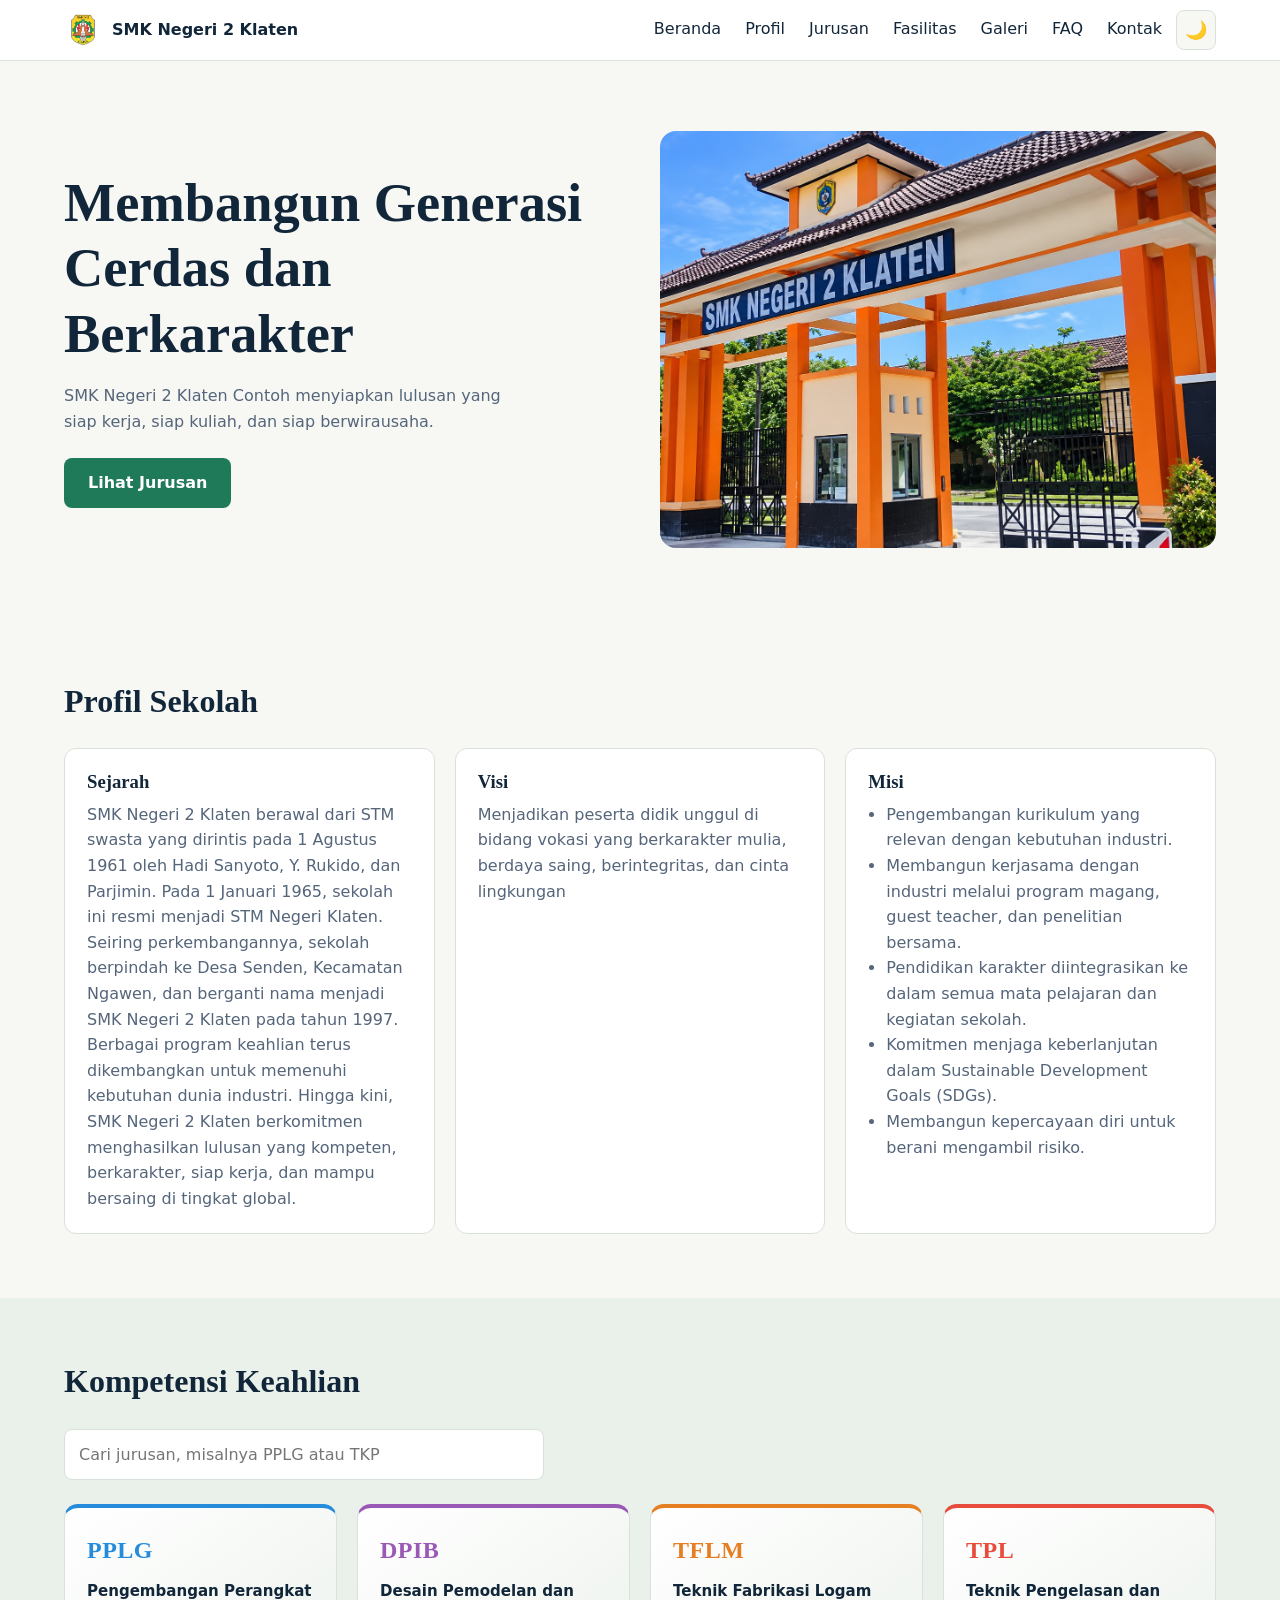
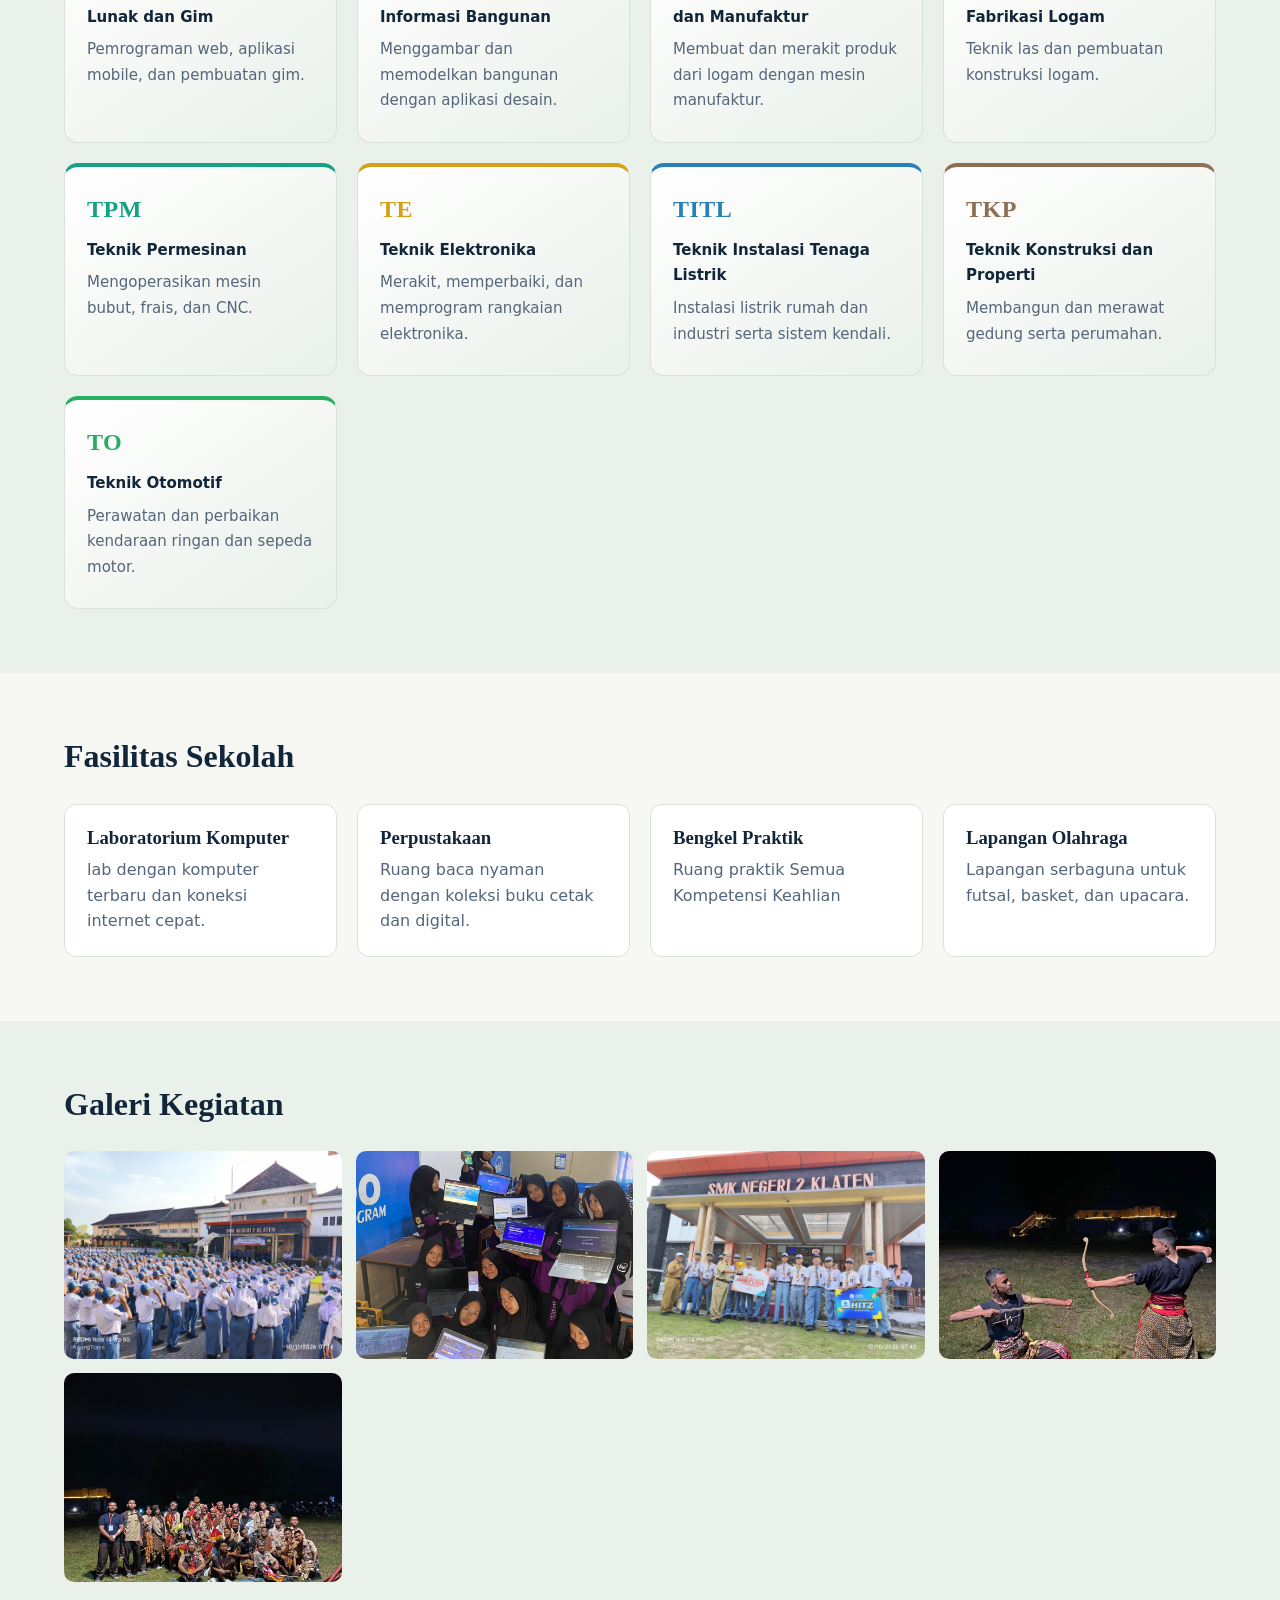
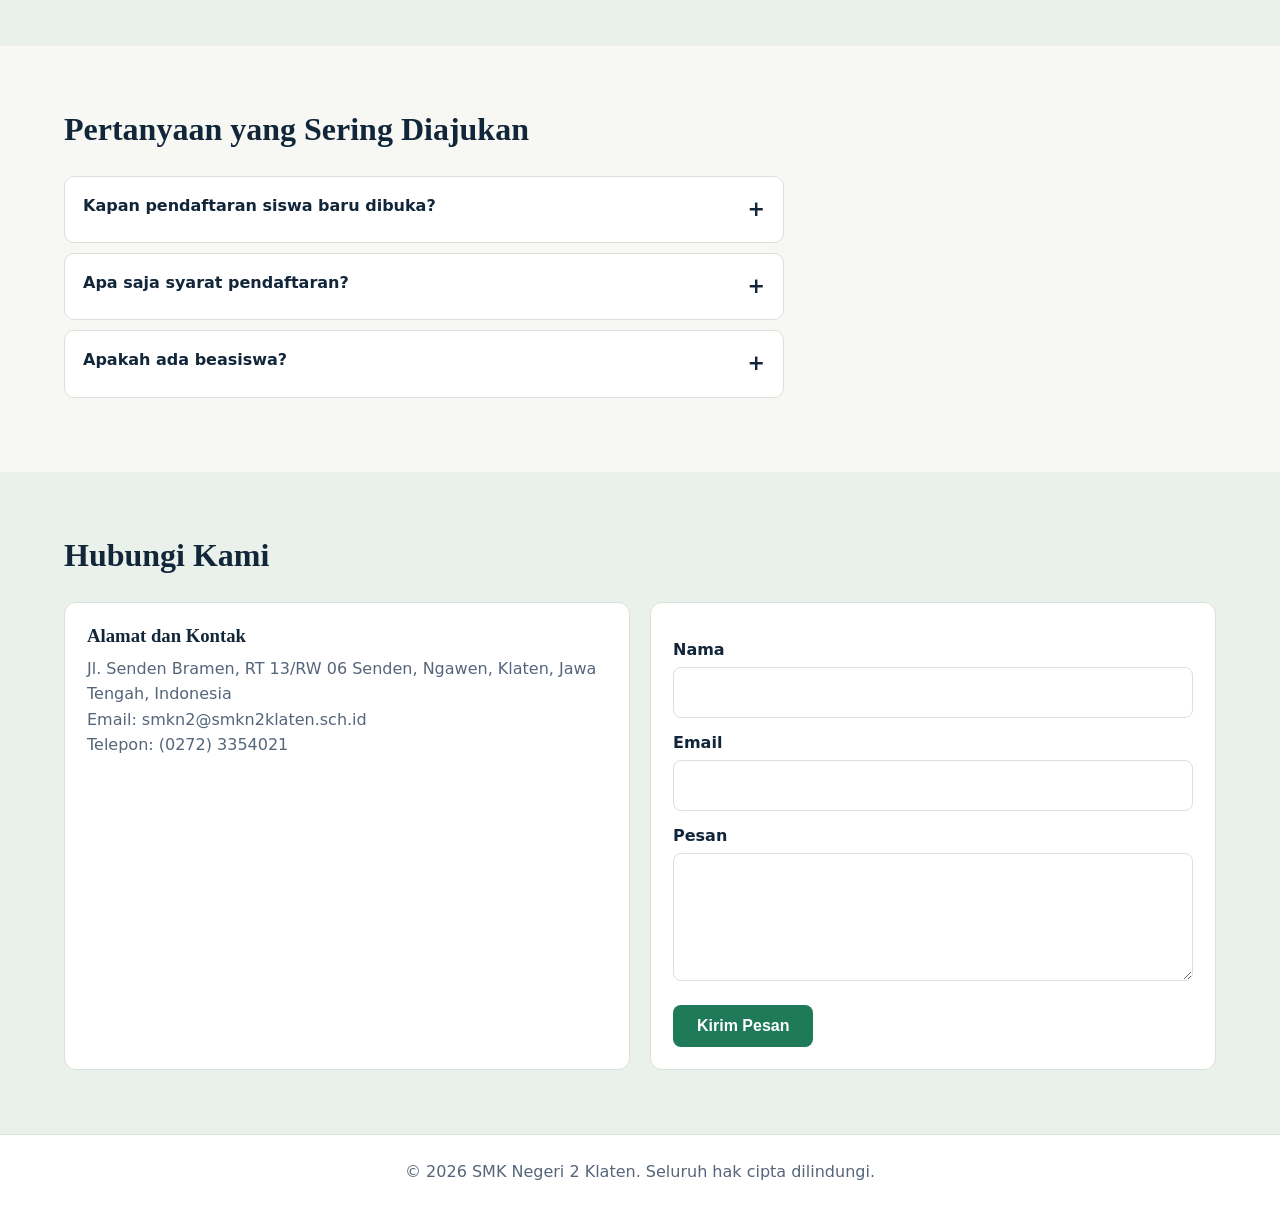
==== index.html @ 7fcd4920 "Perbaiki struktur website" ====
<!DOCTYPE html>
<html lang="id">

<head>
  <meta charset="UTF-8">
  <meta name="viewport" content="width=device-width, initial-scale=1">
  <title>SMK Negeri 2 Klaten - Website Profil Sekolah</title>
  <link rel="stylesheet" href="css/style.css">
</head>

<body>

  <!-- 1. NAVBAR -->
  <header class="navbar">
    <a href="#beranda" class="brand">
      <img src="images/logo.png" alt="Logo sekolah">
      <span>SMK Negeri 2 Klaten</span>
    </a>

    <nav id="menu" class="menu">
      <a href="#beranda">Beranda</a>
      <a href="#profil">Profil</a>
      <a href="#jurusan">Jurusan</a>
      <a href="#fasilitas">Fasilitas</a>
      <a href="#galeri">Galeri</a>
      <a href="#faq">FAQ</a>
      <a href="#kontak">Kontak</a>
    </nav>

    <button id="theme" class="icon-btn" aria-label="Ganti tema">🌙</button>
    <button id="hamburger" class="icon-btn hamburger" aria-label="Buka menu">☰</button>
  </header>

  <main>

    <!-- 2. HERO / BERANDA -->
    <section id="beranda" class="hero">
      <div class="hero-text">
        <h1>Membangun Generasi Cerdas dan Berkarakter</h1>
        <p>
          SMK Negeri 2 Klaten Contoh menyiapkan lulusan yang siap kerja,
          siap kuliah, dan siap berwirausaha.
        </p>
        <a href="#jurusan" class="btn">Lihat Jurusan</a>
      </div>

      <img src="images/sekolah.jpg" alt="Gedung SMK Negeri 1 Contoh">
    </section>

    <!-- 3. PROFIL SEKOLAH -->
    <section id="profil" class="section">
      <h2>Profil Sekolah</h2>

      <div class="grid">
        <article class="card">
          <h3>Sejarah</h3>
          <p>
            SMK Negeri 2 Klaten berawal dari STM swasta yang dirintis pada 1 Agustus 1961 oleh Hadi Sanyoto,
            Y. Rukido, dan Parjimin. Pada 1 Januari 1965, sekolah ini resmi menjadi STM Negeri Klaten.
            Seiring perkembangannya, sekolah berpindah ke Desa Senden, Kecamatan Ngawen,
            dan berganti nama menjadi SMK Negeri 2 Klaten pada tahun 1997.
            Berbagai program keahlian terus dikembangkan untuk memenuhi kebutuhan dunia industri.
            Hingga kini, SMK Negeri 2 Klaten berkomitmen menghasilkan lulusan yang kompeten, berkarakter,
            siap kerja, dan mampu bersaing di tingkat global.
          </p>
        </article>

        <article class="card">
          <h3>Visi</h3>
          <p>
            Menjadikan peserta didik unggul di bidang vokasi yang berkarakter mulia,
            berdaya saing, berintegritas, dan cinta lingkungan
          </p>
        </article>

        <article class="card">
          <h3>Misi</h3>
          <ul>
            <li>Pengembangan kurikulum yang relevan dengan kebutuhan industri.</li>
            <li>Membangun kerjasama dengan industri melalui program magang, guest teacher,
                dan penelitian bersama.</li>
            <li>Pendidikan karakter diintegrasikan ke dalam semua mata pelajaran
                dan kegiatan sekolah.</li>
            <li>Komitmen menjaga keberlanjutan dalam Sustainable Development Goals (SDGs).</li>
            <li>Membangun kepercayaan diri untuk berani mengambil risiko.</li>
          </ul>
        </article>
      </div>
    </section>

    <!-- 4. JURUSAN + FITUR 3: PENCARIAN -->
    <section id="jurusan" class="section alt">
      <h2>Kompetensi Keahlian</h2>

      <input
        type="text"
        id="cari"
        class="search"
        placeholder="Cari jurusan, misalnya PPLG atau TKP"
        onkeyup="cariJurusan()"
      >

      <div class="grid">

        <article class="card jurusan">
          <h3>PPLG</h3>
          <p>
            <strong>Pengembangan Perangkat Lunak dan Gim</strong><br>
            Pemrograman web, aplikasi mobile, dan pembuatan gim.
          </p>
        </article>

        <article class="card jurusan">
          <h3>DPIB</h3>
          <p>
            <strong>Desain Pemodelan dan Informasi Bangunan</strong><br>
            Menggambar dan memodelkan bangunan dengan aplikasi desain.
          </p>
        </article>

        <article class="card jurusan">
          <h3>TFLM</h3>
          <p>
            <strong>Teknik Fabrikasi Logam dan Manufaktur</strong><br>
            Membuat dan merakit produk dari logam dengan mesin manufaktur.
          </p>
        </article>

        <article class="card jurusan">
          <h3>TPL</h3>
          <p>
            <strong>Teknik Pengelasan dan Fabrikasi Logam</strong><br>
            Teknik las dan pembuatan konstruksi logam.
          </p>
        </article>

        <article class="card jurusan">
          <h3>TPM</h3>
          <p>
            <strong>Teknik Permesinan</strong><br>
            Mengoperasikan mesin bubut, frais, dan CNC.
          </p>
        </article>

        <article class="card jurusan">
          <h3>TE</h3>
          <p>
            <strong>Teknik Elektronika</strong><br>
            Merakit, memperbaiki, dan memprogram rangkaian elektronika.
          </p>
        </article>

        <article class="card jurusan">
          <h3>TITL</h3>
          <p>
            <strong>Teknik Instalasi Tenaga Listrik</strong><br>
            Instalasi listrik rumah dan industri serta sistem kendali.
          </p>
        </article>

        <article class="card jurusan">
          <h3>TKP</h3>
          <p>
            <strong>Teknik Konstruksi dan Properti</strong><br>
            Membangun dan merawat gedung serta perumahan.
          </p>
        </article>

        <article class="card jurusan">
          <h3>TO</h3>
          <p>
            <strong>Teknik Otomotif</strong><br>
            Perawatan dan perbaikan kendaraan ringan dan sepeda motor.
          </p>
        </article>

      </div>

      <p id="kosong" class="muted" hidden>
        Jurusan tidak ditemukan.
      </p>
    </section>

    <!-- 5. FASILITAS SEKOLAH -->
    <section id="fasilitas" class="section">
      <h2>Fasilitas Sekolah</h2>

      <div class="grid">
        <article class="card">
          <h3>Laboratorium Komputer</h3>
          <p>lab dengan komputer terbaru dan koneksi internet cepat.</p>
        </article>

        <article class="card">
          <h3>Perpustakaan</h3>
          <p>Ruang baca nyaman dengan koleksi buku cetak dan digital.</p>
        </article>

        <article class="card">
          <h3>Bengkel Praktik</h3>
          <p>Ruang praktik Semua Kompetensi Keahlian</p>
        </article>

        <article class="card">
          <h3>Lapangan Olahraga</h3>
          <p>Lapangan serbaguna untuk futsal, basket, dan upacara.</p>
        </article>
      </div>
    </section>

    <!-- 6. GALERI + FITUR 5: MODAL FOTO -->
    <section id="galeri" class="section alt">
      <h2>Galeri Kegiatan</h2>

      <div class="gallery">
        <img src="images/upacara.jpeg" alt="Upacara bendera">
        <img src="images/praktik.jpeg" alt="Praktik di laboratorium">
        <img src="images/lomba.jpeg" alt="Lomba kompetensi siswa">
        <img src="images/pentas .jpeg" alt="Kegiatan pramuka">
        <img src="images/pramuka.jpeg" alt="Pentas seni">
      </div>
    </section>

    <!-- 7. FAQ + FITUR 7: ACCORDION -->
    <section id="faq" class="section">
      <h2>Pertanyaan yang Sering Diajukan</h2>

      <div class="faq">

        <div class="faq-item">
          <button class="faq-q">
            Kapan pendaftaran siswa baru dibuka?
          </button>
          <div class="faq-a">
            <p>Pendaftaran dibuka setiap bulan Mei hingga Juni.</p>
          </div>
        </div>

        <div class="faq-item">
          <button class="faq-q">
            Apa saja syarat pendaftaran?
          </button>
          <div class="faq-a">
            <p>
              Fotokopi ijazah atau SKL, kartu keluarga,
              akta kelahiran, dan pas foto terbaru.
            </p>
          </div>
        </div>

        <div class="faq-item">
          <button class="faq-q">
            Apakah ada beasiswa?
          </button>
          <div class="faq-a">
            <p>
              Ada. Beasiswa tersedia untuk siswa berprestasi
              dan siswa kurang mampu.
            </p>
          </div>
        </div>

      </div>
    </section>

    <!-- 8. KONTAK + FITUR 4: VALIDASI FORM -->
    <section id="kontak" class="section alt">
      <h2>Hubungi Kami</h2>

      <div class="grid two">

        <div class="card">
          <h3>Alamat dan Kontak</h3>
          <p>Jl. Senden Bramen, RT 13/RW 06 Senden, Ngawen, Klaten, Jawa Tengah, Indonesia</p>
          <p>Email: smkn2@smkn2klaten.sch.id</p>
          <p>Telepon: (0272) 3354021</p>
        </div>

        <form
          class="card"
          id="formKontak"
          onsubmit="return validasiForm(event)"
          novalidate
        >
          <label for="nama">Nama</label>
          <input type="text" id="nama">

          <label for="email">Email</label>
          <input type="email" id="email">

          <label for="pesan">Pesan</label>
          <textarea id="pesan" rows="4"></textarea>

          <button type="submit" class="btn">Kirim Pesan</button>
        </form>

      </div>
    </section>

  </main>

  <!-- 9. FOOTER -->
  <footer class="footer">
    <p>
      &copy; 2026 SMK Negeri 2 Klaten.
      Seluruh hak cipta dilindungi.
    </p>
  </footer>

  <!-- MODAL GALERI -->
  <div id="modal" class="modal" hidden>
    <span id="tutup" class="tutup" aria-label="Tutup">&times;</span>
    <img id="modalImg" alt="">
  </div>

  <!-- FITUR 6: KEMBALI KE ATAS -->
  <button id="top" class="top" aria-label="Kembali ke atas" hidden>
    ↑
  </button>

  <!-- FILE JAVASCRIPT -->
  <script src="js/script.js"></script>

</body>
</html>
---- css/style.css ----
/* ===== 1. VARIABEL WARNA ===== */
:root {
  --bg: #f7f8f4;
  --bg2: #eaf0ea;
  --text: #12263a;
  --muted: #55657a;
  --primary: #1f7a5a;
  --accent: #f2b705;
  --card: #fff;
  --border: #d9e2da;
}

/* ===== 2. DARK MODE ===== */
body.dark-mode {
  --bg: #0e1a22;
  --bg2: #13232d;
  --text: #e6edf1;
  --muted: #9fb0bb;
  --primary: #3fbf91;
  --card: #182b36;
  --border: #27414f;
}

/* ===== 3. PENGATURAN DASAR ===== */
* {
  box-sizing: border-box;
  margin: 0;
}

html {
  scroll-behavior: smooth;
  scroll-padding-top: 70px;
}

body {
  font-family: system-ui, -apple-system, "Segoe UI", sans-serif;
  background: var(--bg);
  color: var(--text);
  line-height: 1.6;
  transition: background .3s, color .3s;
}

h1, h2, h3 {
  font-family: Georgia, "Times New Roman", serif;
  line-height: 1.2;
}

img {
  max-width: 100%;
  display: block;
}

a {
  color: inherit;
  text-decoration: none;
}

/* ===== 4. NAVBAR ===== */
.navbar {
  position: sticky;
  top: 0;
  z-index: 20;
  display: flex;
  align-items: center;
  gap: 12px;
  padding: 10px 5%;
  background: var(--card);
  border-bottom: 1px solid var(--border);
}

.brand {
  display: flex;
  align-items: center;
  gap: 10px;
  font-weight: 700;
  margin-right: auto;
}

.brand img {
  width: 38px;
  height: 38px;
  border-radius: 8px;
}

.menu {
  display: flex;
  gap: 20px;
}

.menu a {
  padding: 4px 2px;
  border-bottom: 2px solid transparent;
}

.menu a:hover {
  border-color: var(--accent);
}

.icon-btn {
  border: 1px solid var(--border);
  background: var(--bg);
  color: var(--text);
  border-radius: 8px;
  width: 40px;
  height: 40px;
  font-size: 18px;
  cursor: pointer;
}

.hamburger {
  display: none;
}

/* ===== 5. HERO ===== */
.hero {
  display: grid;
  grid-template-columns: 1fr 1fr;
  gap: 40px;
  align-items: center;
  padding: 70px 5%;
}

.hero h1 {
  font-size: clamp(2rem, 4.5vw, 3.4rem);
  margin-bottom: 16px;
}

.hero p {
  color: var(--muted);
  margin-bottom: 24px;
  max-width: 46ch;
}

.hero img {
  border-radius: 16px;
  width: 100%;
  aspect-ratio: 4 / 3;
  object-fit: cover;
}

/* ===== 6. TOMBOL ===== */
.btn {
  display: inline-block;
  background: var(--primary);
  color: #fff;
  border: 0;
  padding: 12px 24px;
  border-radius: 8px;
  font-size: 1rem;
  font-weight: 600;
  cursor: pointer;
}

body.dark-mode .btn {
  color: #06131b;
}

/* ===== 7. SECTION ===== */
.section {
  padding: 64px 5%;
}

.alt {
  background: var(--bg2);
}

.section h2 {
  font-size: 2rem;
  margin-bottom: 28px;
}

/* ===== 8. GRID DAN CARD ===== */
.grid {
  display: grid;
  grid-template-columns: repeat(auto-fit, minmax(240px, 1fr));
  gap: 20px;
}

.grid.two {
  grid-template-columns: repeat(auto-fit, minmax(300px, 1fr));
}

.card {
  background: var(--card);
  border: 1px solid var(--border);
  border-radius: 12px;
  padding: 22px;
}

.card h3 {
  margin-bottom: 8px;
}

.card p,
.card li {
  color: var(--muted);
}

.card ul {
  padding-left: 18px;
}


/* ===== 9. CARD JURUSAN ===== */
.card.jurusan {
  position: relative;
  padding: 28px 22px;
  overflow: hidden;
  border-radius: 14px;
  border: 1px solid var(--border);
  border-top: 4px solid var(--jurusan-accent, var(--primary));
  background: linear-gradient(
    145deg,
    var(--card),
    var(--bg2)
  );
  min-height: 190px;
  transition: transform .3s, box-shadow .3s, border-color .3s;
}

/* Warna aksen setiap jurusan */
.card.jurusan:nth-child(1) {
  --jurusan-accent: #258bdb;
}

.card.jurusan:nth-child(2) {
  --jurusan-accent: #9b59b6;
}

.card.jurusan:nth-child(3) {
  --jurusan-accent: #e67e22;
}

.card.jurusan:nth-child(4) {
  --jurusan-accent: #e74c3c;
}

.card.jurusan:nth-child(5) {
  --jurusan-accent: #16a085;
}

.card.jurusan:nth-child(6) {
  --jurusan-accent: #d4a017;
}

.card.jurusan:nth-child(7) {
  --jurusan-accent: #2980b9;
}

.card.jurusan:nth-child(8) {
  --jurusan-accent: #8e6e53;
}

.card.jurusan:nth-child(9) {
  --jurusan-accent: #27ae60;
}
/* Judul jurusan */
.jurusan h3 {
  display: inline-block;
  color: var(--jurusan-accent);
  font-size: 1.5rem;
  margin-bottom: 14px;
  letter-spacing: .5px;
}

/* Deskripsi jurusan */
.jurusan p {
  color: var(--muted);
  line-height: 1.7;
  font-size: .94rem;
}

.jurusan strong {
  display: inline-block;
  color: var(--text);
  margin-bottom: 7px;
}

/* Efek saat mouse diarahkan */
.card.jurusan:hover {
  transform: translateY(-7px);
  box-shadow: 0 12px 25px rgba(0, 0, 0, .10);
  border-color: var(--jurusan-accent);
}

/* ===== 10. FORM DAN INPUT ===== */
.search,
input,
textarea {
  width: 100%;
  padding: 12px 14px;
  border: 1px solid var(--border);
  border-radius: 8px;
  background: var(--card);
  color: var(--text);
  font: inherit;
}

.search {
  margin-bottom: 24px;
  max-width: 480px;
}

label {
  display: block;
  margin: 12px 0 4px;
  font-weight: 600;
}

form .btn {
  margin-top: 16px;
}

.muted {
  color: var(--muted);
  margin-top: 16px;
}

/* ===== 11. GALERI ===== */
.gallery {
  display: grid;
  grid-template-columns: repeat(auto-fill, minmax(220px, 1fr));
  gap: 14px;
}

.gallery img {
  width: 100%;
  aspect-ratio: 4 / 3;
  object-fit: cover;
  border-radius: 10px;
  cursor: pointer;
  transition: transform .2s;
}

.gallery img:hover {
  transform: scale(1.03);
}

/* ===== 12. FAQ ACCORDION ===== */
.faq {
  max-width: 720px;
}

.faq-item {
  border: 1px solid var(--border);
  border-radius: 10px;
  margin-bottom: 10px;
  background: var(--card);
  overflow: hidden;
}

.faq-q {
  width: 100%;
  text-align: left;
  padding: 16px 18px;
  background: none;
  border: 0;
  color: var(--text);
  font: inherit;
  font-weight: 600;
  cursor: pointer;
  display: flex;
  justify-content: space-between;
}

.faq-q::after {
  content: "+";
  font-size: 1.3rem;
}

.faq-item.open .faq-q::after {
  content: "\2212";
}

.faq-a {
  max-height: 0;
  overflow: hidden;
  transition: max-height .3s;
}

.faq-a p {
  padding: 0 18px 16px;
  color: var(--muted);
}

/* ===== 13. FOOTER ===== */
.footer {
  text-align: center;
  padding: 24px;
  background: var(--card);
  border-top: 1px solid var(--border);
  color: var(--muted);
}

/* ===== 14. MODAL GALERI ===== */
.modal {
  position: fixed;
  inset: 0;
  z-index: 50;
  background: rgba(0, 0, 0, .85);
  display: flex;
  align-items: center;
  justify-content: center;
  padding: 20px;
}

.modal[hidden] {
  display: none;
}

.modal img {
  max-height: 90vh;
  border-radius: 10px;
}

.tutup {
  position: absolute;
  top: 14px;
  right: 24px;
  color: #fff;
  font-size: 2.4rem;
  cursor: pointer;
}

/* ===== 15. TOMBOL KEMBALI KE ATAS ===== */
.top {
  position: fixed;
  right: 20px;
  bottom: 20px;
  z-index: 15;
  width: 46px;
  height: 46px;
  border: 0;
  border-radius: 50%;
  background: var(--accent);
  color: #12263a;
  font-size: 1.3rem;
  font-weight: 700;
  cursor: pointer;
}

.top[hidden] {
  display: none;
}

/* ===== 16. RESPONSIVE ===== */
@media (max-width: 768px) {
  .hamburger {
    display: block;
  }

  .hero {
    grid-template-columns: 1fr;
    padding: 40px 5%;
  }

  .menu {
    position: absolute;
    top: 100%;
    left: 0;
    right: 0;
    flex-direction: column;
    gap: 0;
    background: var(--card);
    border-bottom: 1px solid var(--border);
    max-height: 0;
    overflow: hidden;
    transition: max-height .3s;
  }

  .menu.active {
    max-height: 400px;
  }

  .menu a {
    padding: 14px 5%;
  }
}
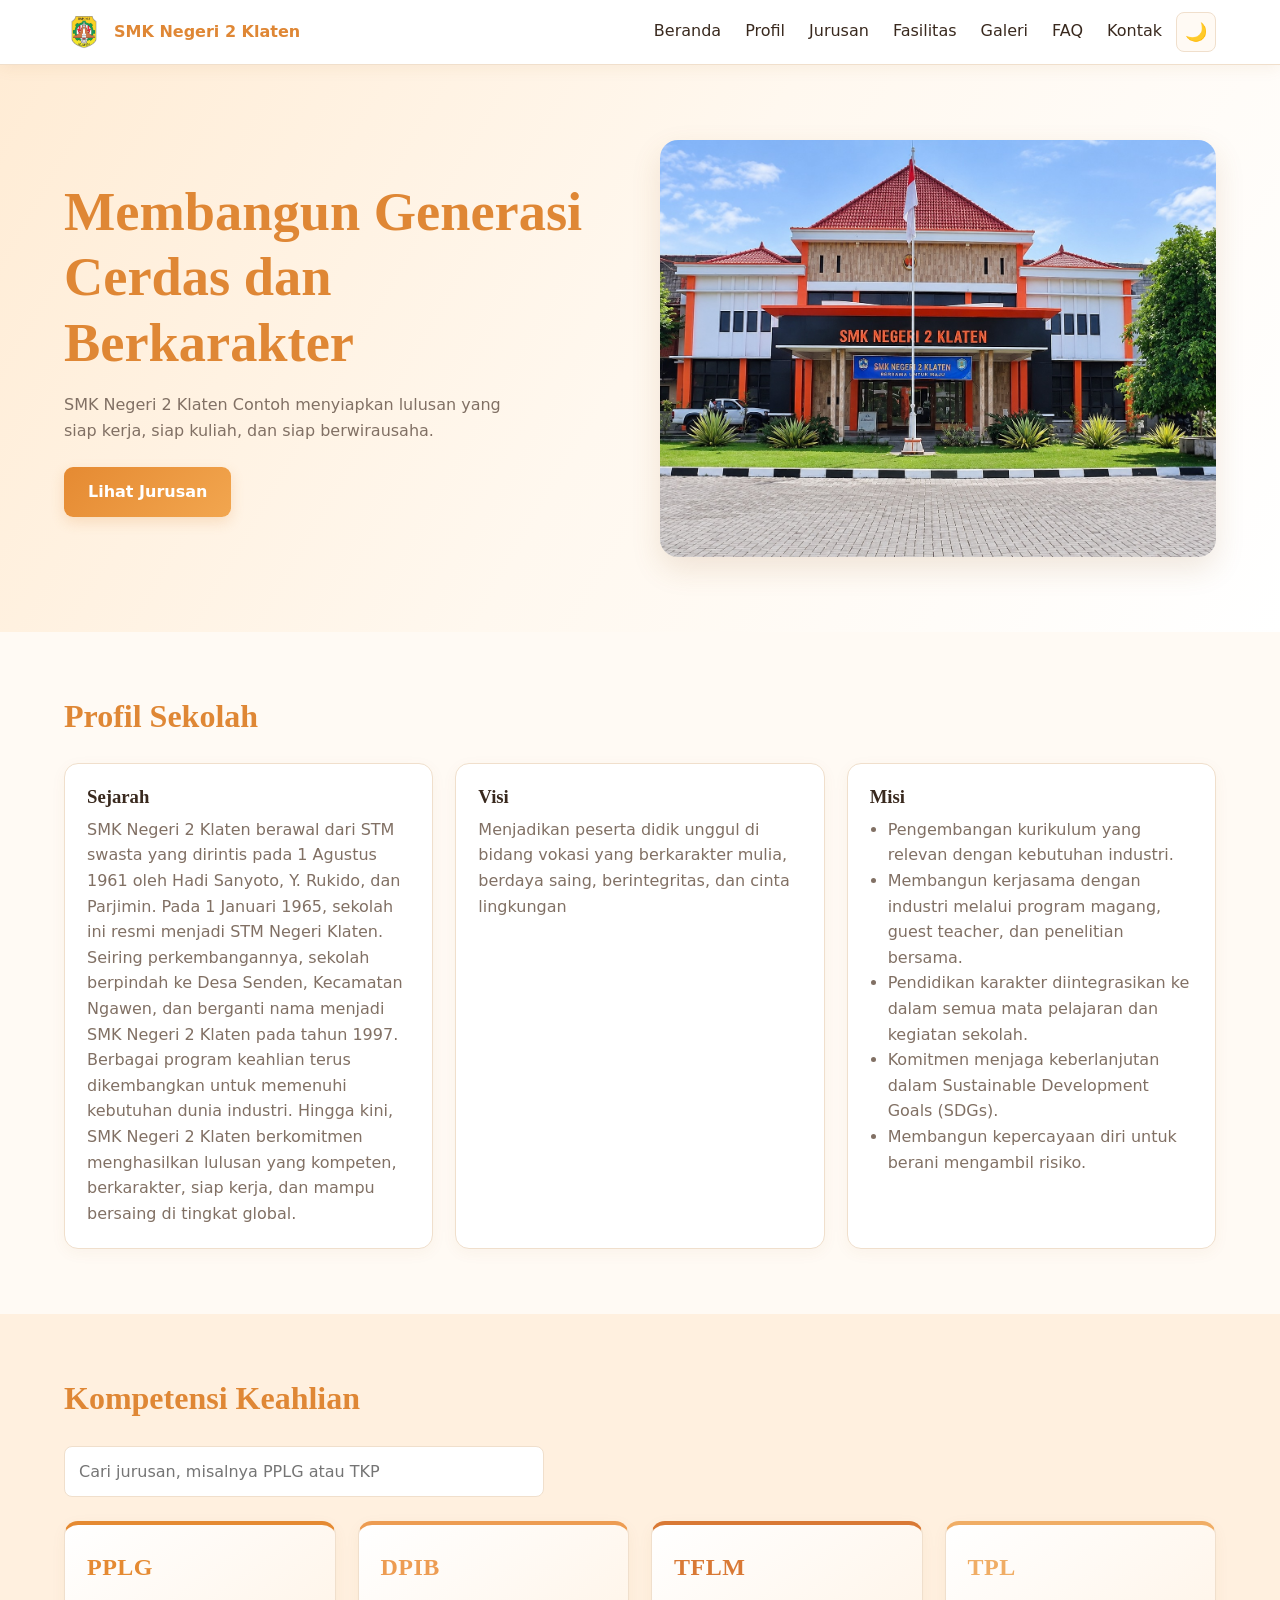
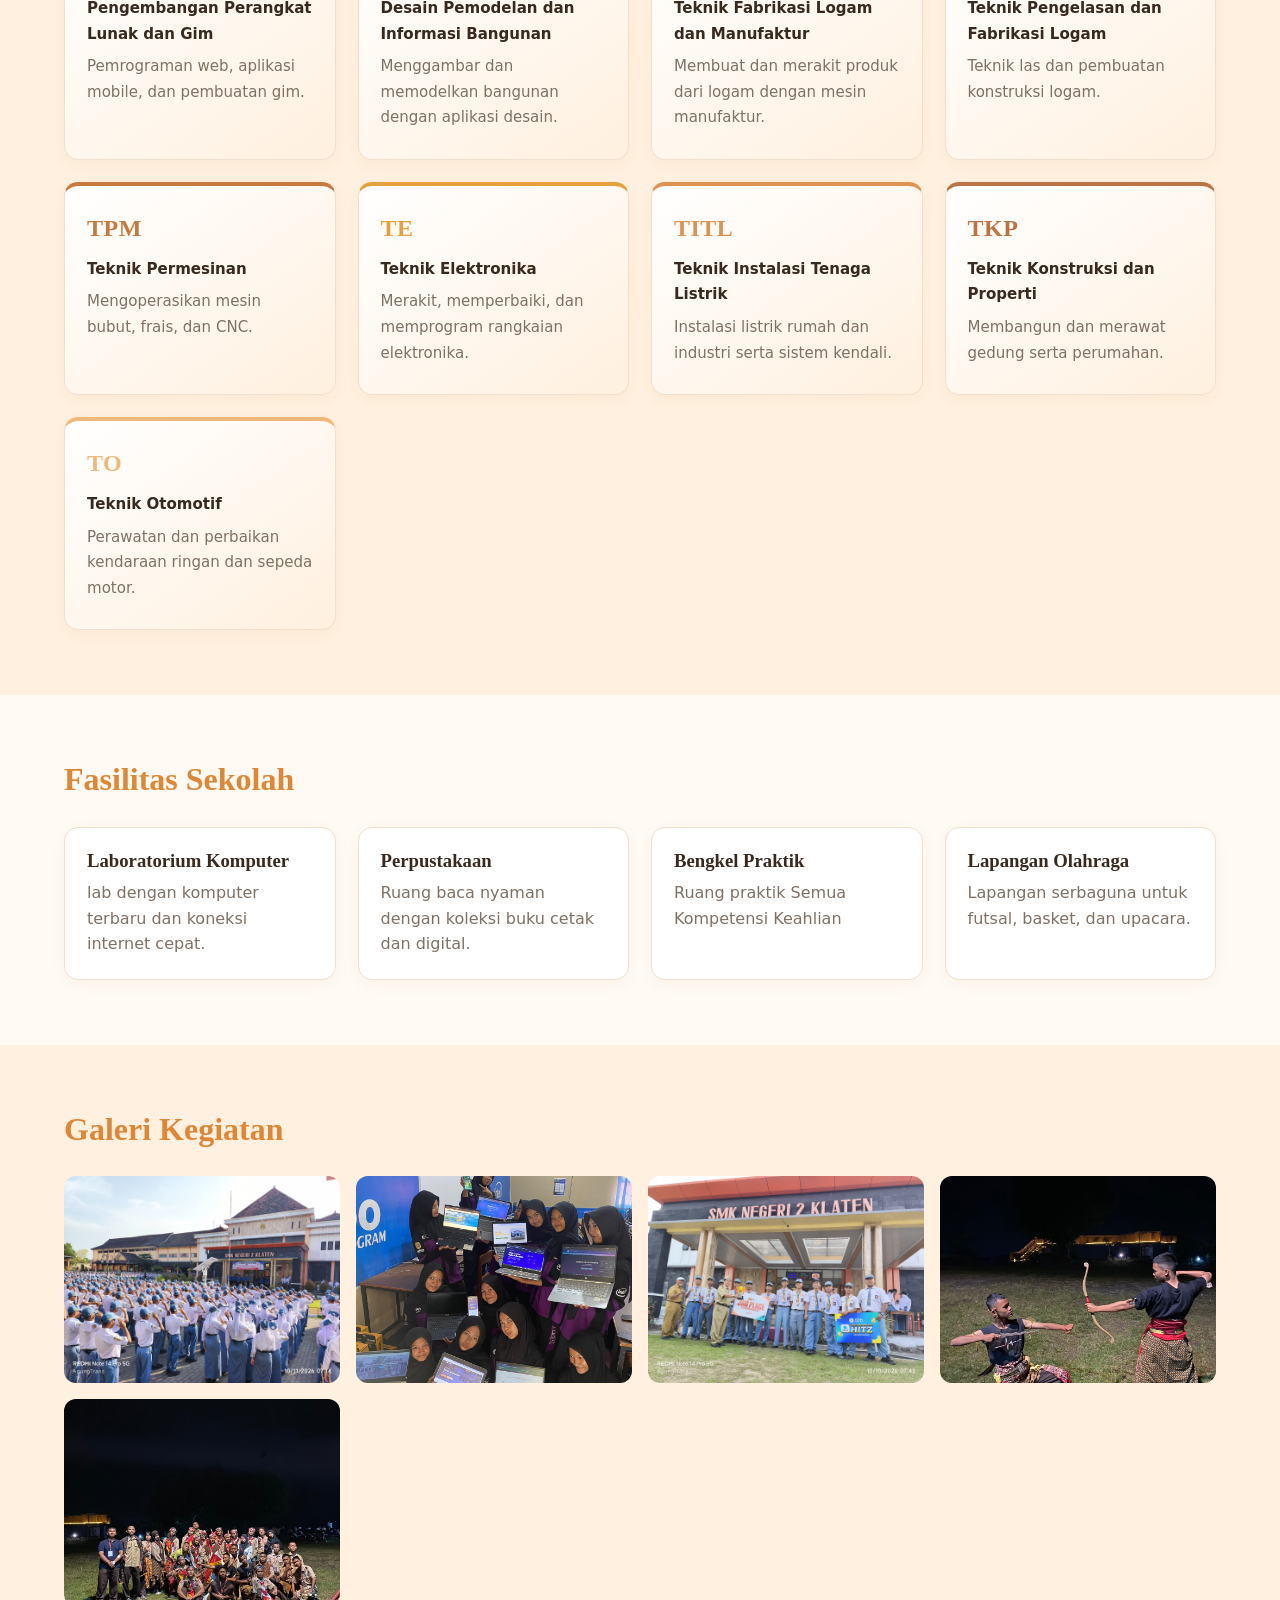
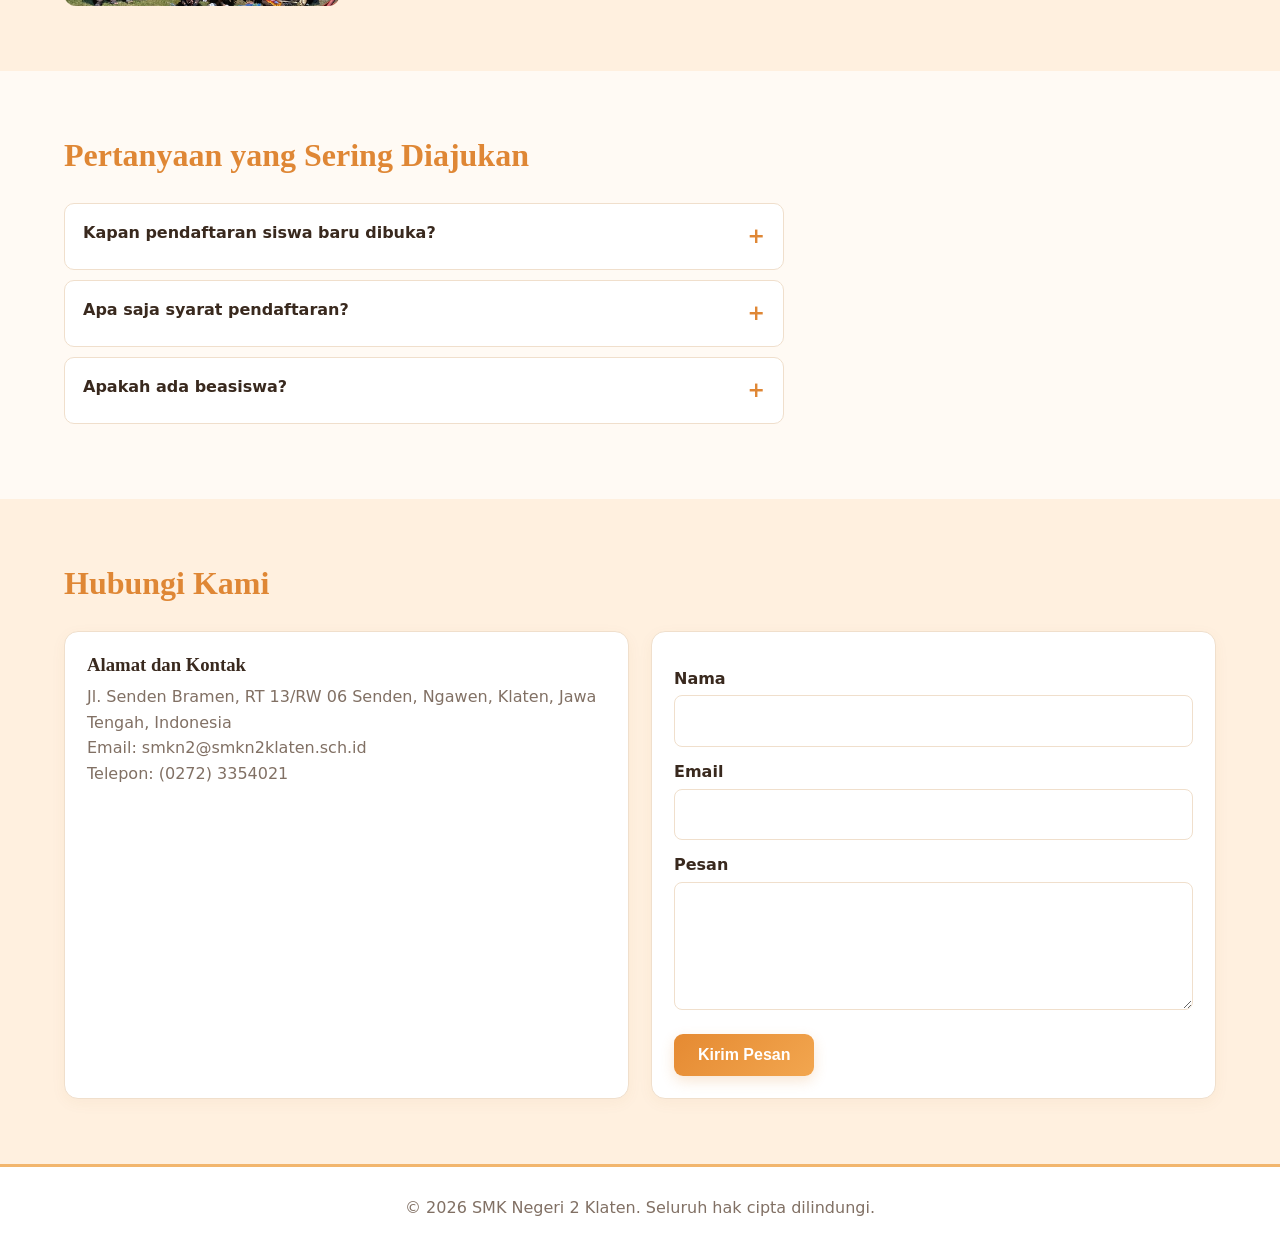
==== commit b039233a: "Update website" ====
--- a/index.html
+++ b/index.html
@@ -44,7 +44,7 @@
         <a href="#jurusan" class="btn">Lihat Jurusan</a>
       </div>
 
-      <img src="images/sekolah.jpg" alt="Gedung SMK Negeri 1 Contoh">
+      <img src="images/sekolah.jpeg" alt="Gedung SMK Negeri 1 Contoh">
     </section>
 
     <!-- 3. PROFIL SEKOLAH -->
--- a/css/style.css
+++ b/css/style.css
@@ -1,25 +1,26 @@
 
 /* ===== 1. VARIABEL WARNA ===== */
 :root {
-  --bg: #f7f8f4;
-  --bg2: #eaf0ea;
-  --text: #12263a;
-  --muted: #55657a;
-  --primary: #1f7a5a;
-  --accent: #f2b705;
-  --card: #fff;
-  --border: #d9e2da;
+  --bg: #fffaf4;
+  --bg2: #fff0df;
+  --text: #39291e;
+  --muted: #817064;
+  --primary: #df8735;
+  --accent: #f2b66d;
+  --card: #ffffff;
+  --border: #f0dfcc;
 }
 
 /* ===== 2. DARK MODE ===== */
 body.dark-mode {
-  --bg: #0e1a22;
-  --bg2: #13232d;
-  --text: #e6edf1;
-  --muted: #9fb0bb;
-  --primary: #3fbf91;
-  --card: #182b36;
-  --border: #27414f;
+  --bg: #211a15;
+  --bg2: #30231a;
+  --text: #fff0e2;
+  --muted: #c2ad9b;
+  --primary: #f0a354;
+  --accent: #ffc477;
+  --card: #2b211a;
+  --border: #493629;
 }
 
 /* ===== 3. PENGATURAN DASAR ===== */
@@ -64,9 +65,10 @@
   display: flex;
   align-items: center;
   gap: 12px;
-  padding: 10px 5%;
+  padding: 12px 5%;
   background: var(--card);
   border-bottom: 1px solid var(--border);
+  box-shadow: 0 3px 15px rgba(170, 100, 35, .08);
 }
 
 .brand {
@@ -75,11 +77,12 @@
   gap: 10px;
   font-weight: 700;
   margin-right: auto;
+  color: var(--primary);
 }
 
 .brand img {
-  width: 38px;
-  height: 38px;
+  width: 40px;
+  height: 40px;
   border-radius: 8px;
 }
 
@@ -91,10 +94,13 @@
 .menu a {
   padding: 4px 2px;
   border-bottom: 2px solid transparent;
+  transition: .3s;
+  font-weight: 500;
 }
 
 .menu a:hover {
   border-color: var(--accent);
+  color: var(--primary);
 }
 
 .icon-btn {
@@ -118,12 +124,28 @@
   grid-template-columns: 1fr 1fr;
   gap: 40px;
   align-items: center;
-  padding: 70px 5%;
+  padding: 75px 5%;
+  background: linear-gradient(
+    120deg,
+    #ffecd5,
+    #fff8ef,
+    #ffffff
+  );
+}
+
+body.dark-mode .hero {
+  background: linear-gradient(
+    120deg,
+    #39271b,
+    #211a15,
+    #30231a
+  );
 }
 
 .hero h1 {
   font-size: clamp(2rem, 4.5vw, 3.4rem);
   margin-bottom: 16px;
+  color: var(--primary);
 }
 
 .hero p {
@@ -133,32 +155,40 @@
 }
 
 .hero img {
-  border-radius: 16px;
+  border-radius: 18px;
   width: 100%;
   aspect-ratio: 4 / 3;
   object-fit: cover;
+  box-shadow: 0 12px 30px rgba(150, 90, 35, .14);
 }
 
 /* ===== 6. TOMBOL ===== */
 .btn {
   display: inline-block;
-  background: var(--primary);
-  color: #fff;
+  background: linear-gradient(135deg, #e58a32, #f2a64f);
+  color: #ffffff;
   border: 0;
   padding: 12px 24px;
-  border-radius: 8px;
+  border-radius: 9px;
   font-size: 1rem;
   font-weight: 600;
   cursor: pointer;
+  box-shadow: 0 5px 14px rgba(220, 130, 40, .20);
+  transition: .3s;
+}
+
+.btn:hover {
+  transform: translateY(-3px);
+  box-shadow: 0 8px 20px rgba(220, 130, 40, .28);
 }
 
 body.dark-mode .btn {
-  color: #06131b;
+  color: #28180c;
 }
 
 /* ===== 7. SECTION ===== */
 .section {
-  padding: 64px 5%;
+  padding: 65px 5%;
 }
 
 .alt {
@@ -168,13 +198,14 @@
 .section h2 {
   font-size: 2rem;
   margin-bottom: 28px;
+  color: var(--primary);
 }
 
 /* ===== 8. GRID DAN CARD ===== */
 .grid {
   display: grid;
   grid-template-columns: repeat(auto-fit, minmax(240px, 1fr));
-  gap: 20px;
+  gap: 22px;
 }
 
 .grid.two {
@@ -184,8 +215,15 @@
 .card {
   background: var(--card);
   border: 1px solid var(--border);
-  border-radius: 12px;
+  border-radius: 14px;
   padding: 22px;
+  box-shadow: 0 4px 15px rgba(150, 90, 35, .05);
+  transition: .3s;
+}
+
+.card:hover {
+  transform: translateY(-4px);
+  box-shadow: 0 10px 25px rgba(150, 90, 35, .12);
 }
 
 .card h3 {
@@ -200,7 +238,6 @@
 .card ul {
   padding-left: 18px;
 }
-
 
 /* ===== 9. CARD JURUSAN ===== */
 .card.jurusan {
@@ -216,46 +253,46 @@
     var(--bg2)
   );
   min-height: 190px;
-  transition: transform .3s, box-shadow .3s, border-color .3s;
-}
-
-/* Warna aksen setiap jurusan */
+  transition: transform .3s, box-shadow .3s;
+}
+
+/* Warna aksen jurusan */
 .card.jurusan:nth-child(1) {
-  --jurusan-accent: #258bdb;
+  --jurusan-accent: #e58a32;
 }
 
 .card.jurusan:nth-child(2) {
-  --jurusan-accent: #9b59b6;
+  --jurusan-accent: #ed9c52;
 }
 
 .card.jurusan:nth-child(3) {
-  --jurusan-accent: #e67e22;
+  --jurusan-accent: #d97935;
 }
 
 .card.jurusan:nth-child(4) {
-  --jurusan-accent: #e74c3c;
+  --jurusan-accent: #f0ad65;
 }
 
 .card.jurusan:nth-child(5) {
-  --jurusan-accent: #16a085;
+  --jurusan-accent: #c8793e;
 }
 
 .card.jurusan:nth-child(6) {
-  --jurusan-accent: #d4a017;
+  --jurusan-accent: #e6a13e;
 }
 
 .card.jurusan:nth-child(7) {
-  --jurusan-accent: #2980b9;
+  --jurusan-accent: #df9251;
 }
 
 .card.jurusan:nth-child(8) {
-  --jurusan-accent: #8e6e53;
+  --jurusan-accent: #bb7445;
 }
 
 .card.jurusan:nth-child(9) {
-  --jurusan-accent: #27ae60;
-}
-/* Judul jurusan */
+  --jurusan-accent: #efb779;
+}
+
 .jurusan h3 {
   display: inline-block;
   color: var(--jurusan-accent);
@@ -264,7 +301,6 @@
   letter-spacing: .5px;
 }
 
-/* Deskripsi jurusan */
 .jurusan p {
   color: var(--muted);
   line-height: 1.7;
@@ -277,10 +313,9 @@
   margin-bottom: 7px;
 }
 
-/* Efek saat mouse diarahkan */
 .card.jurusan:hover {
   transform: translateY(-7px);
-  box-shadow: 0 12px 25px rgba(0, 0, 0, .10);
+  box-shadow: 0 12px 25px rgba(150, 90, 35, .13);
   border-color: var(--jurusan-accent);
 }
 
@@ -295,6 +330,15 @@
   background: var(--card);
   color: var(--text);
   font: inherit;
+  outline: none;
+  transition: .3s;
+}
+
+.search:focus,
+input:focus,
+textarea:focus {
+  border-color: var(--primary);
+  box-shadow: 0 0 0 3px rgba(229, 138, 50, .12);
 }
 
 .search {
@@ -321,20 +365,21 @@
 .gallery {
   display: grid;
   grid-template-columns: repeat(auto-fill, minmax(220px, 1fr));
-  gap: 14px;
+  gap: 16px;
 }
 
 .gallery img {
   width: 100%;
   aspect-ratio: 4 / 3;
   object-fit: cover;
-  border-radius: 10px;
+  border-radius: 12px;
   cursor: pointer;
-  transition: transform .2s;
+  transition: transform .3s, box-shadow .3s;
 }
 
 .gallery img:hover {
   transform: scale(1.03);
+  box-shadow: 0 8px 20px rgba(150, 90, 35, .16);
 }
 
 /* ===== 12. FAQ ACCORDION ===== */
@@ -367,6 +412,7 @@
 .faq-q::after {
   content: "+";
   font-size: 1.3rem;
+  color: var(--primary);
 }
 
 .faq-item.open .faq-q::after {
@@ -387,9 +433,9 @@
 /* ===== 13. FOOTER ===== */
 .footer {
   text-align: center;
-  padding: 24px;
+  padding: 28px;
   background: var(--card);
-  border-top: 1px solid var(--border);
+  border-top: 3px solid var(--accent);
   color: var(--muted);
 }
 
@@ -398,7 +444,7 @@
   position: fixed;
   inset: 0;
   z-index: 50;
-  background: rgba(0, 0, 0, .85);
+  background: rgba(35, 20, 10, .88);
   display: flex;
   align-items: center;
   justify-content: center;
@@ -411,7 +457,7 @@
 
 .modal img {
   max-height: 90vh;
-  border-radius: 10px;
+  border-radius: 12px;
 }
 
 .tutup {
@@ -434,10 +480,16 @@
   border: 0;
   border-radius: 50%;
   background: var(--accent);
-  color: #12263a;
+  color: #39291e;
   font-size: 1.3rem;
   font-weight: 700;
   cursor: pointer;
+  box-shadow: 0 4px 12px rgba(150, 90, 35, .18);
+  transition: .3s;
+}
+
+.top:hover {
+  transform: translateY(-4px);
 }
 
 .top[hidden] {
@@ -453,6 +505,11 @@
   .hero {
     grid-template-columns: 1fr;
     padding: 40px 5%;
+    gap: 25px;
+  }
+
+  .hero h1 {
+    font-size: 2.2rem;
   }
 
   .menu {
@@ -476,4 +533,12 @@
   .menu a {
     padding: 14px 5%;
   }
-}
+
+  .section {
+    padding: 45px 5%;
+  }
+
+  .grid.two {
+    grid-template-columns: 1fr;
+  }
+}
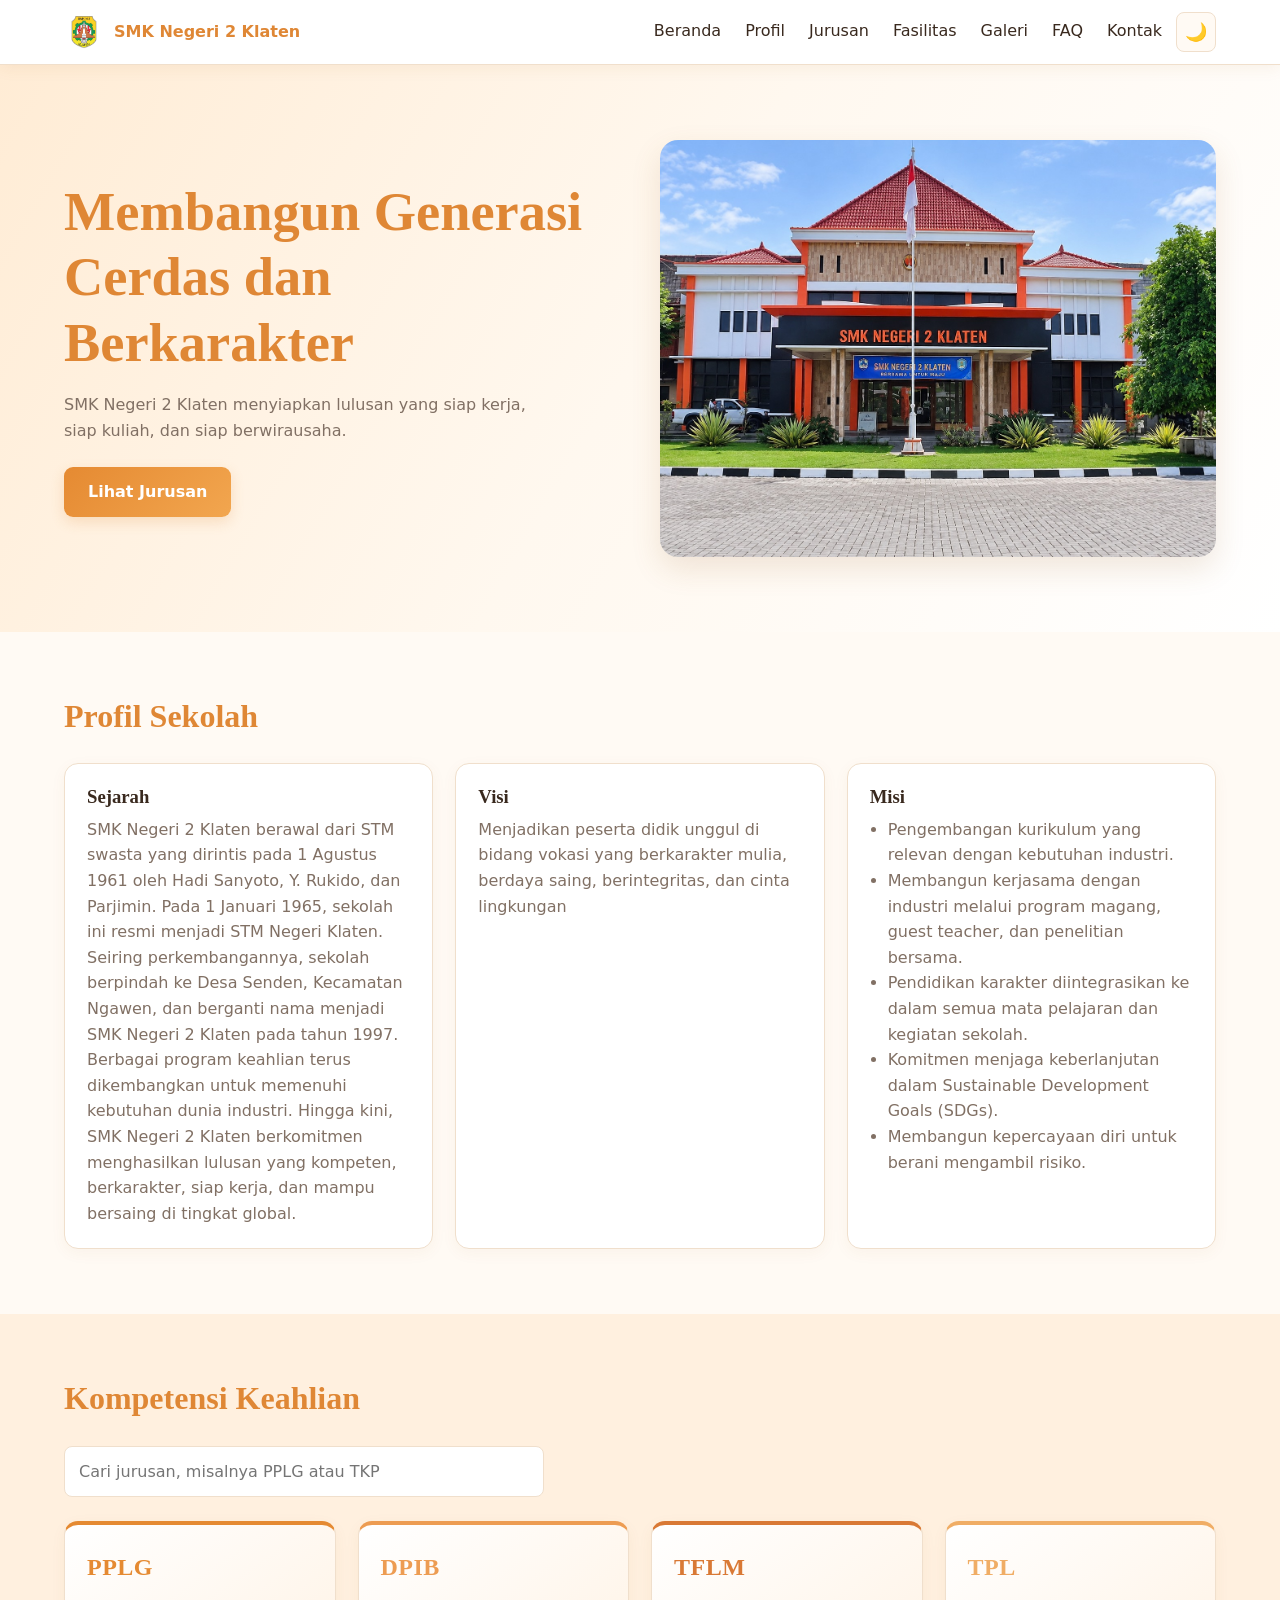
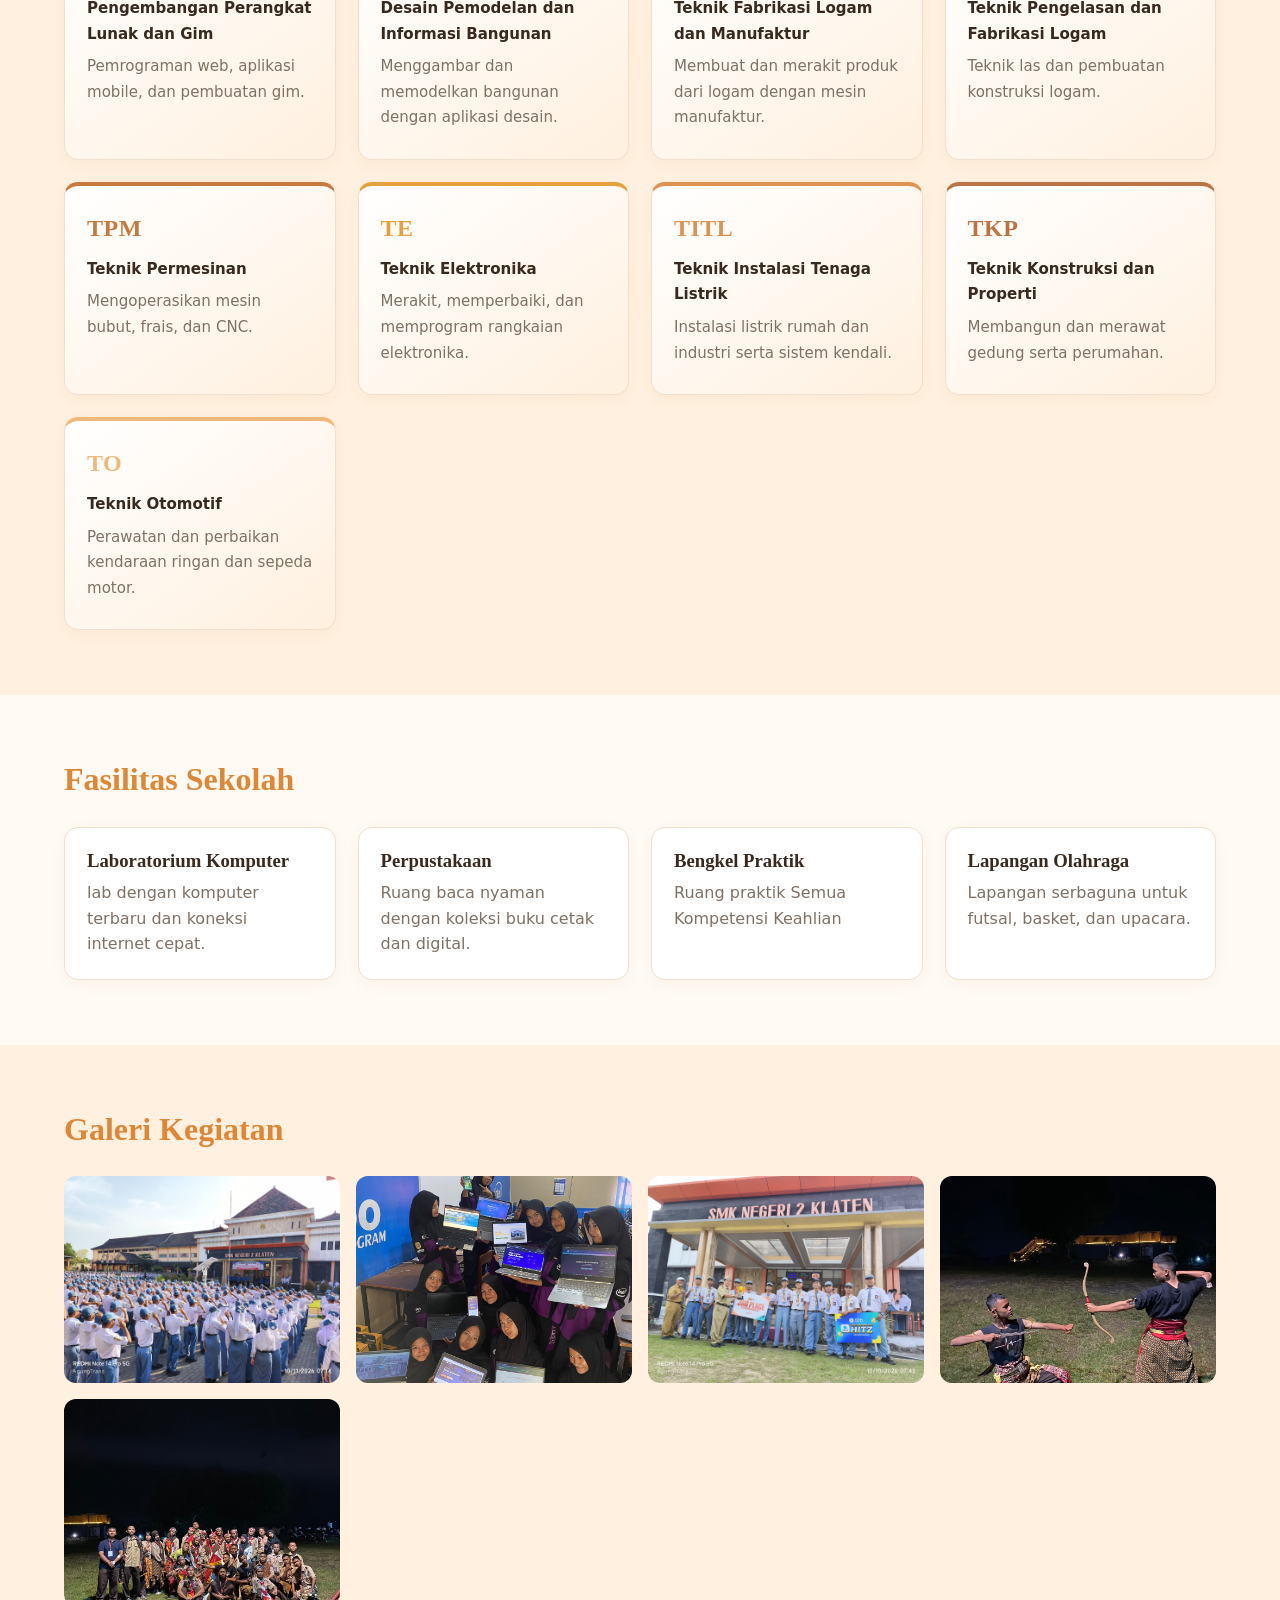
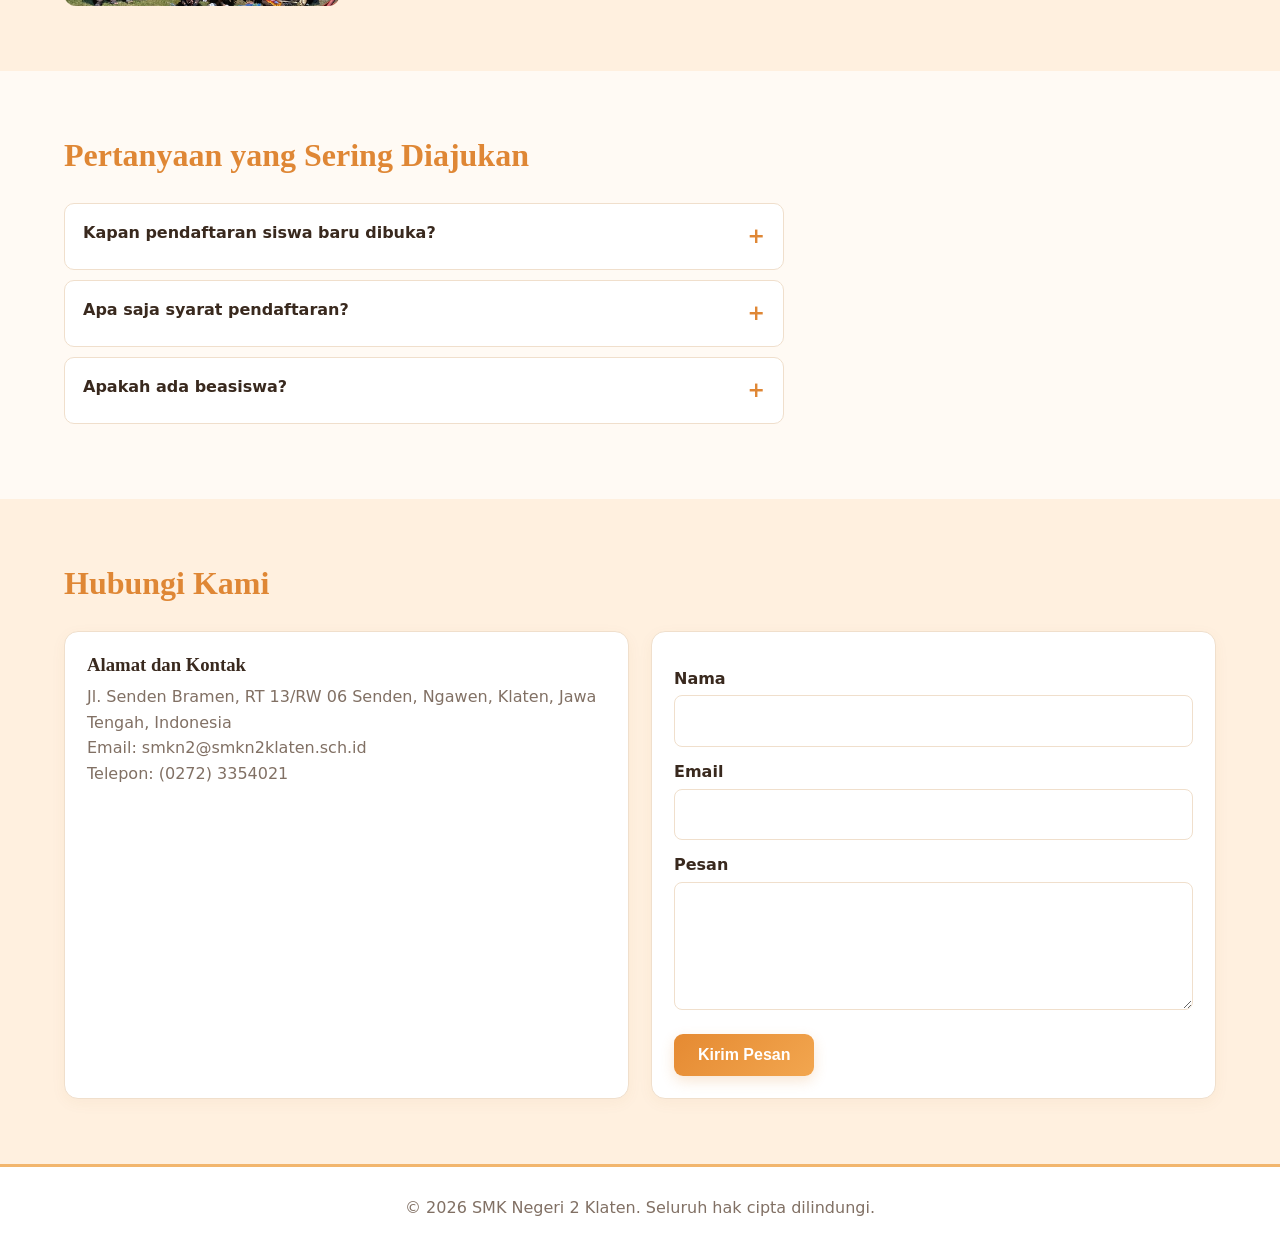
==== commit e43a543a: "wswsw" ====
--- a/index.html
+++ b/index.html
@@ -38,7 +38,7 @@
       <div class="hero-text">
         <h1>Membangun Generasi Cerdas dan Berkarakter</h1>
         <p>
-          SMK Negeri 2 Klaten Contoh menyiapkan lulusan yang siap kerja,
+          SMK Negeri 2 Klaten menyiapkan lulusan yang siap kerja,
           siap kuliah, dan siap berwirausaha.
         </p>
         <a href="#jurusan" class="btn">Lihat Jurusan</a>
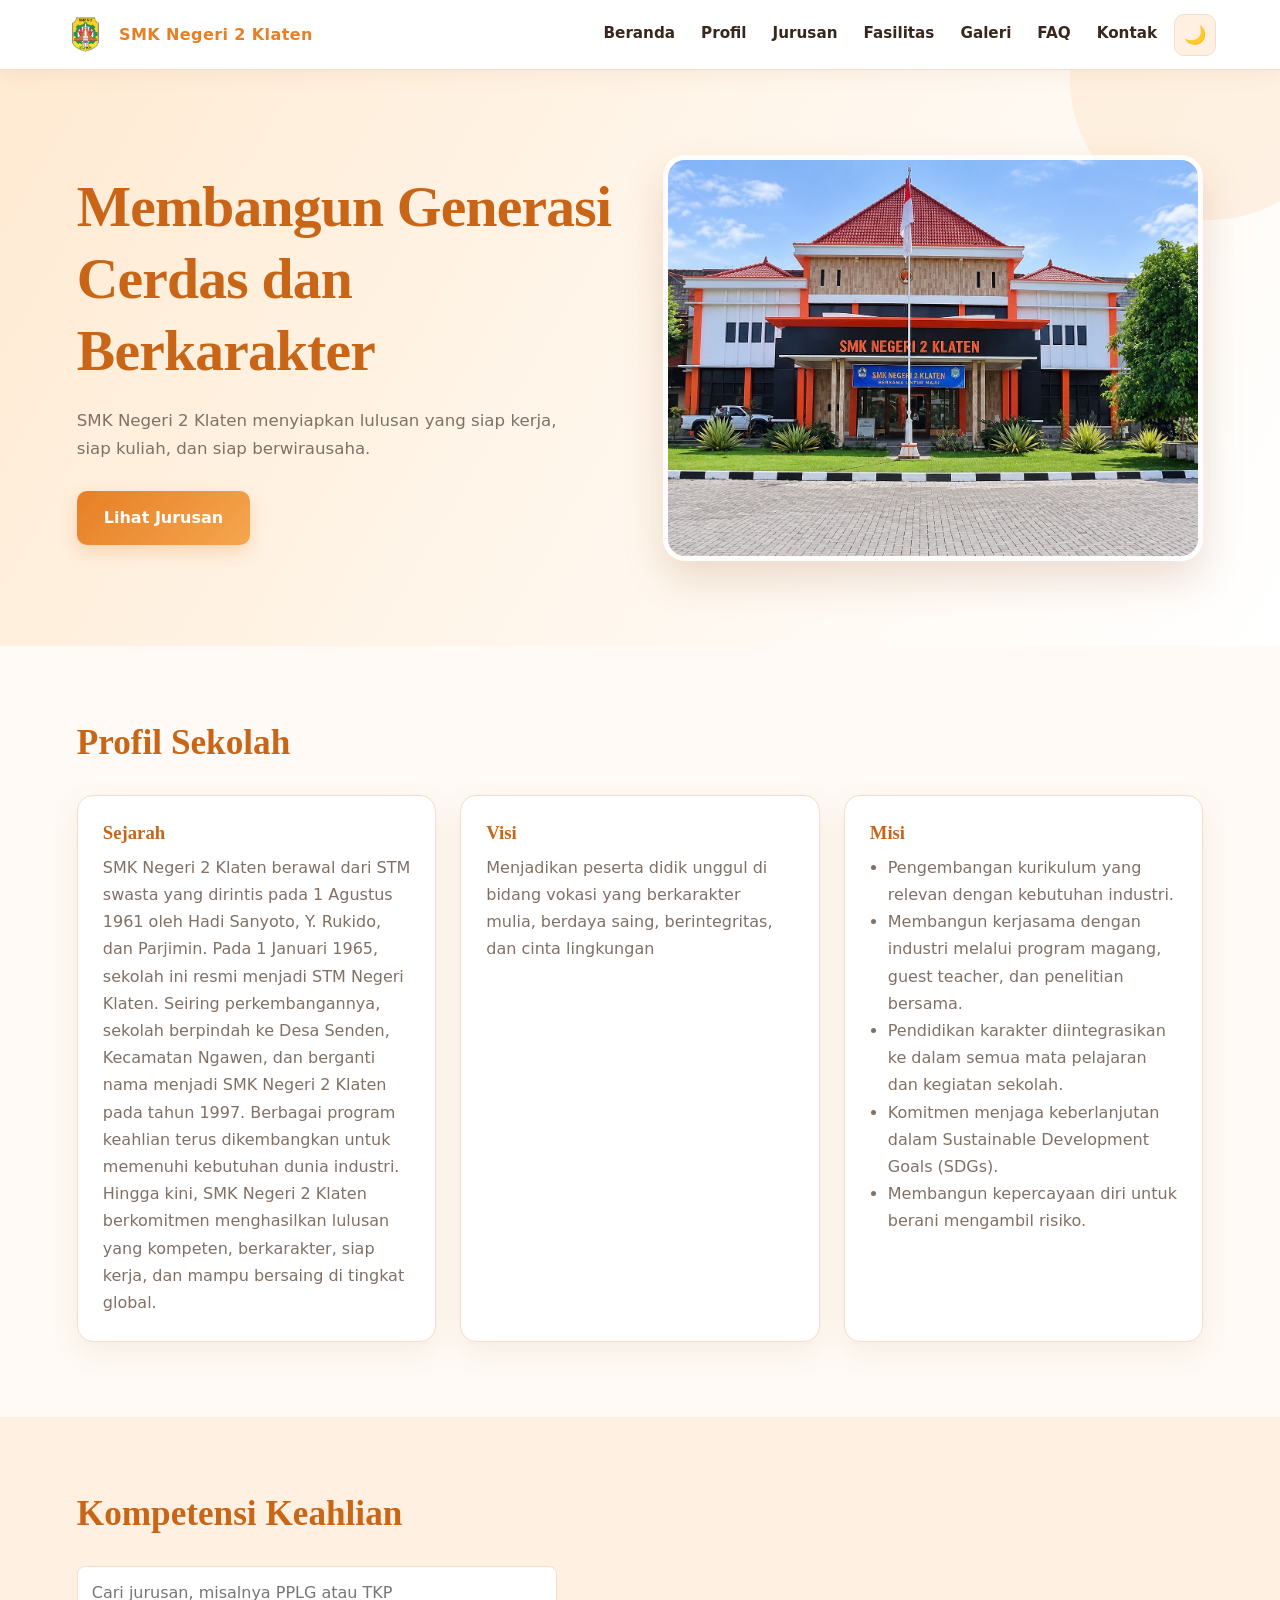
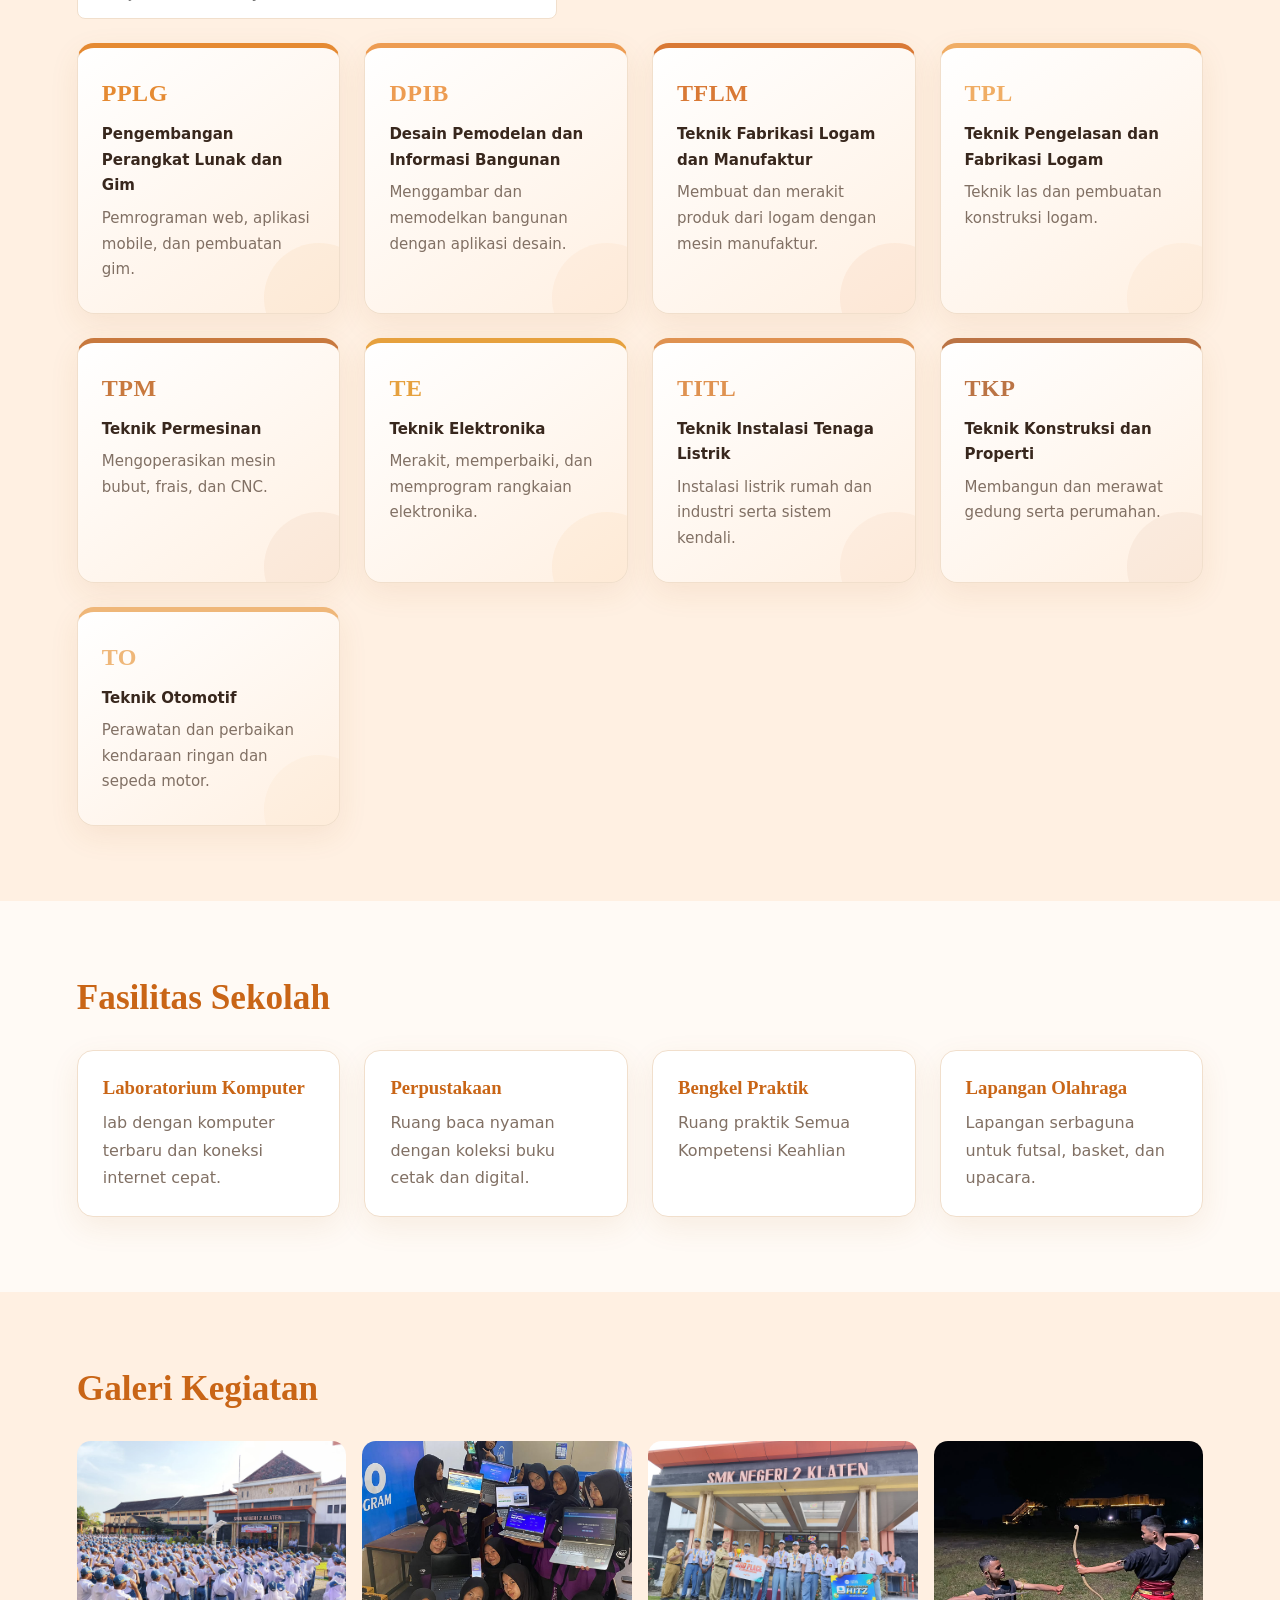
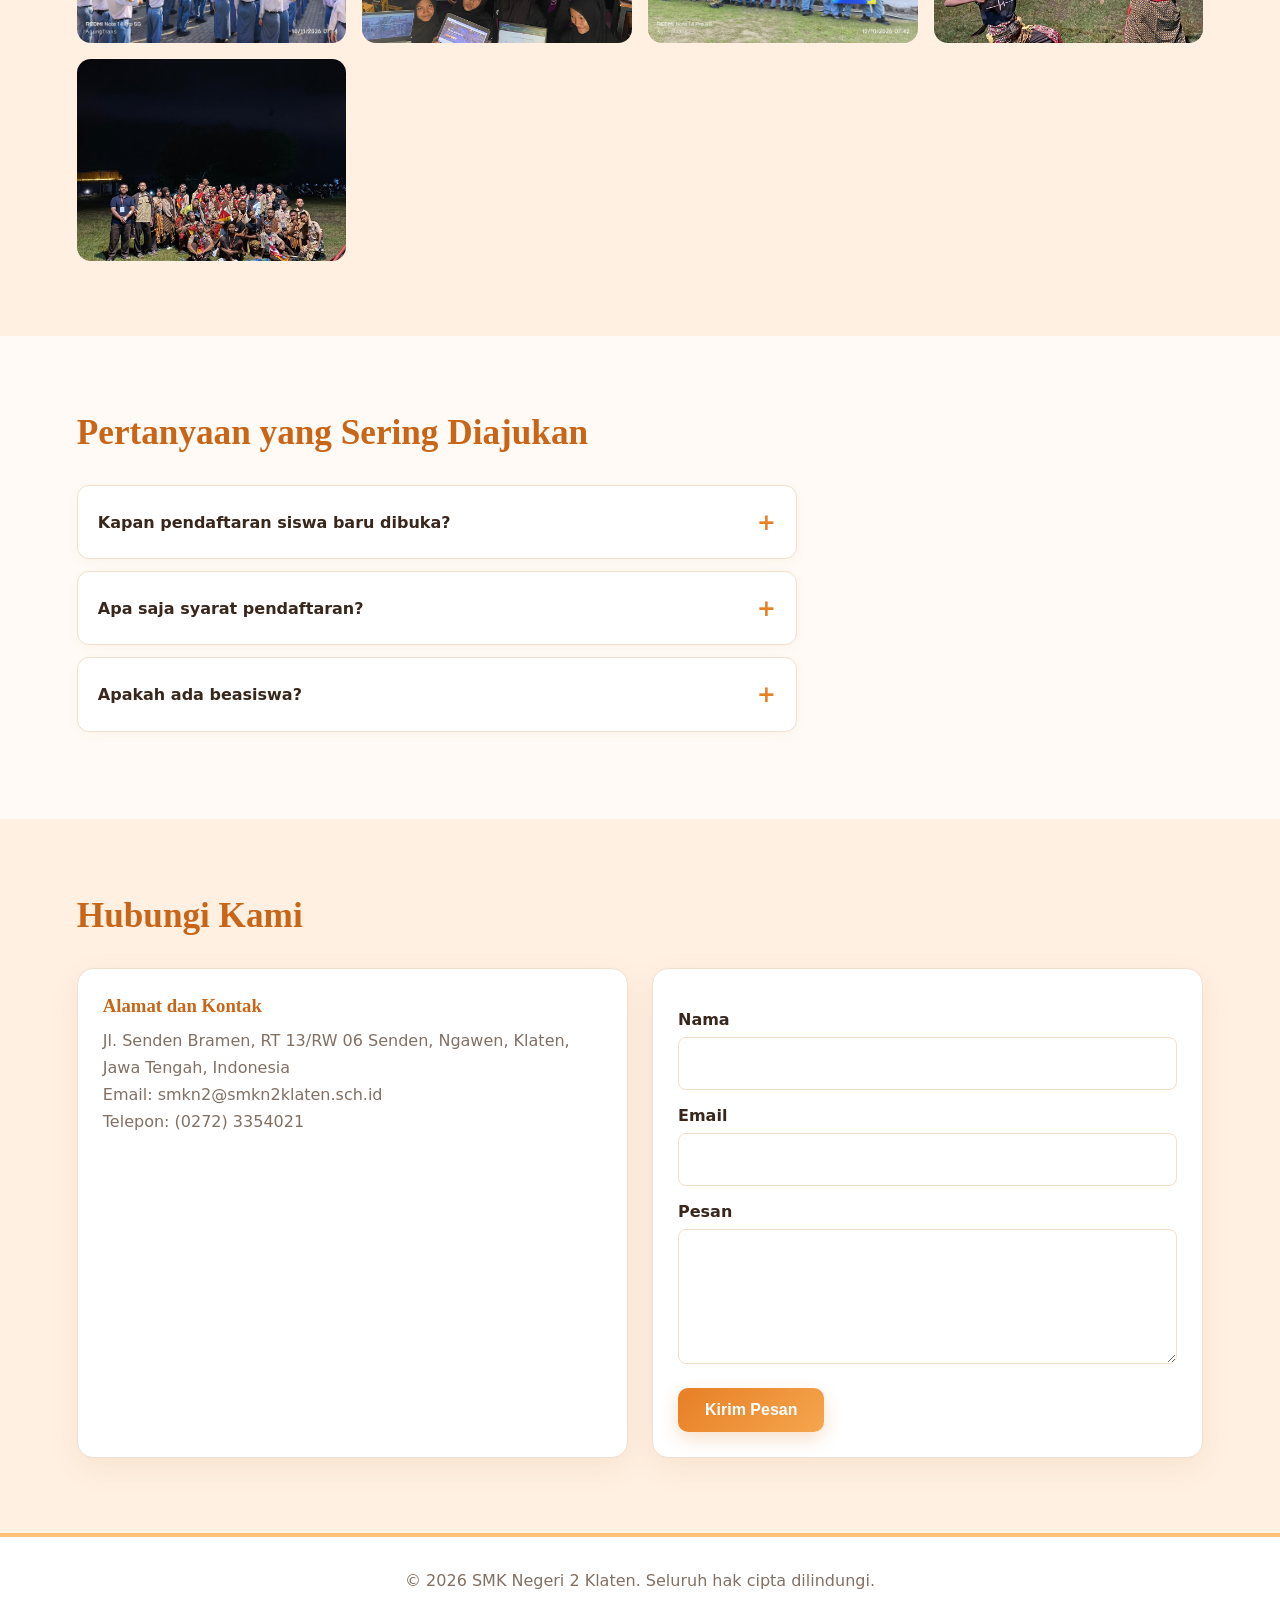
==== commit 93df3441: "css" ====
--- a/index.html
+++ b/index.html
@@ -10,7 +10,6 @@
 
 <body>
 
-  <!-- 1. NAVBAR -->
   <header class="navbar">
     <a href="#beranda" class="brand">
       <img src="images/logo.png" alt="Logo sekolah">
@@ -33,7 +32,6 @@
 
   <main>
 
-    <!-- 2. HERO / BERANDA -->
     <section id="beranda" class="hero">
       <div class="hero-text">
         <h1>Membangun Generasi Cerdas dan Berkarakter</h1>
@@ -47,7 +45,6 @@
       <img src="images/sekolah.jpeg" alt="Gedung SMK Negeri 1 Contoh">
     </section>
 
-    <!-- 3. PROFIL SEKOLAH -->
     <section id="profil" class="section">
       <h2>Profil Sekolah</h2>
 
@@ -88,7 +85,6 @@
       </div>
     </section>
 
-    <!-- 4. JURUSAN + FITUR 3: PENCARIAN -->
     <section id="jurusan" class="section alt">
       <h2>Kompetensi Keahlian</h2>
 
@@ -181,7 +177,6 @@
       </p>
     </section>
 
-    <!-- 5. FASILITAS SEKOLAH -->
     <section id="fasilitas" class="section">
       <h2>Fasilitas Sekolah</h2>
 
@@ -208,7 +203,6 @@
       </div>
     </section>
 
-    <!-- 6. GALERI + FITUR 5: MODAL FOTO -->
     <section id="galeri" class="section alt">
       <h2>Galeri Kegiatan</h2>
 
@@ -221,7 +215,6 @@
       </div>
     </section>
 
-    <!-- 7. FAQ + FITUR 7: ACCORDION -->
     <section id="faq" class="section">
       <h2>Pertanyaan yang Sering Diajukan</h2>
 
@@ -263,7 +256,6 @@
       </div>
     </section>
 
-    <!-- 8. KONTAK + FITUR 4: VALIDASI FORM -->
     <section id="kontak" class="section alt">
       <h2>Hubungi Kami</h2>
 
@@ -299,7 +291,6 @@
 
   </main>
 
-  <!-- 9. FOOTER -->
   <footer class="footer">
     <p>
       &copy; 2026 SMK Negeri 2 Klaten.
@@ -307,18 +298,15 @@
     </p>
   </footer>
 
-  <!-- MODAL GALERI -->
   <div id="modal" class="modal" hidden>
     <span id="tutup" class="tutup" aria-label="Tutup">&times;</span>
     <img id="modalImg" alt="">
   </div>
 
-  <!-- FITUR 6: KEMBALI KE ATAS -->
   <button id="top" class="top" aria-label="Kembali ke atas" hidden>
     ↑
   </button>
 
-  <!-- FILE JAVASCRIPT -->
   <script src="js/script.js"></script>
 
 </body>
--- a/css/style.css
+++ b/css/style.css
@@ -1,29 +1,29 @@
-
-/* ===== 1. VARIABEL WARNA ===== */
 :root {
-  --bg: #fffaf4;
-  --bg2: #fff0df;
-  --text: #39291e;
+  --bg: #fffaf5;
+  --bg2: #fff0e2;
+  --text: #38271d;
   --muted: #817064;
-  --primary: #df8735;
-  --accent: #f2b66d;
+  --primary: #e77f25;
+  --primary-dark: #c96516;
+  --accent: #ffc078;
   --card: #ffffff;
-  --border: #f0dfcc;
-}
-
-/* ===== 2. DARK MODE ===== */
+  --border: #f1dfcc;
+  --shadow: 0 10px 30px rgba(170, 95, 30, .09);
+}
+
 body.dark-mode {
-  --bg: #211a15;
-  --bg2: #30231a;
-  --text: #fff0e2;
-  --muted: #c2ad9b;
-  --primary: #f0a354;
+  --bg: #1e1915;
+  --bg2: #2c211a;
+  --text: #fff1e4;
+  --muted: #c4ad9b;
+  --primary: #f3a04e;
+  --primary-dark: #f3a04e;
   --accent: #ffc477;
-  --card: #2b211a;
-  --border: #493629;
-}
-
-/* ===== 3. PENGATURAN DASAR ===== */
+  --card: #30241c;
+  --border: #49372a;
+  --shadow: 0 10px 30px rgba(0, 0, 0, .2);
+}
+
 * {
   box-sizing: border-box;
   margin: 0;
@@ -31,20 +31,20 @@
 
 html {
   scroll-behavior: smooth;
-  scroll-padding-top: 70px;
+  scroll-padding-top: 80px;
 }
 
 body {
-  font-family: system-ui, -apple-system, "Segoe UI", sans-serif;
+  font-family: 'Segoe UI', system-ui, sans-serif;
   background: var(--bg);
   color: var(--text);
-  line-height: 1.6;
+  line-height: 1.7;
   transition: background .3s, color .3s;
 }
 
 h1, h2, h3 {
   font-family: Georgia, "Times New Roman", serif;
-  line-height: 1.2;
+  line-height: 1.25;
 }
 
 img {
@@ -57,138 +57,156 @@
   text-decoration: none;
 }
 
-/* ===== 4. NAVBAR ===== */
+::selection {
+  background: var(--accent);
+  color: #38271d;
+}
+
 .navbar {
   position: sticky;
   top: 0;
   z-index: 20;
   display: flex;
   align-items: center;
-  gap: 12px;
-  padding: 12px 5%;
+  gap: 15px;
+  padding: 13px 5%;
   background: var(--card);
   border-bottom: 1px solid var(--border);
-  box-shadow: 0 3px 15px rgba(170, 100, 35, .08);
+  box-shadow: 0 4px 20px rgba(150, 85, 30, .07);
 }
 
 .brand {
   display: flex;
   align-items: center;
-  gap: 10px;
-  font-weight: 700;
+  gap: 12px;
+  font-weight: 800;
   margin-right: auto;
   color: var(--primary);
+  letter-spacing: .4px;
 }
 
 .brand img {
-  width: 40px;
-  height: 40px;
-  border-radius: 8px;
+  width: 43px;
+  height: 43px;
+  border-radius: 10px;
+  object-fit: contain;
 }
 
 .menu {
   display: flex;
-  gap: 20px;
+  gap: 22px;
 }
 
 .menu a {
-  padding: 4px 2px;
+  padding: 5px 2px;
   border-bottom: 2px solid transparent;
+  font-weight: 600;
+  font-size: .95rem;
   transition: .3s;
-  font-weight: 500;
 }
 
 .menu a:hover {
-  border-color: var(--accent);
   color: var(--primary);
+  border-color: var(--primary);
 }
 
 .icon-btn {
   border: 1px solid var(--border);
-  background: var(--bg);
+  background: var(--bg2);
   color: var(--text);
-  border-radius: 8px;
-  width: 40px;
-  height: 40px;
+  border-radius: 10px;
+  width: 42px;
+  height: 42px;
   font-size: 18px;
   cursor: pointer;
+  transition: .3s;
+}
+
+.icon-btn:hover {
+  background: var(--accent);
 }
 
 .hamburger {
   display: none;
 }
 
-/* ===== 5. HERO ===== */
 .hero {
+  position: relative;
   display: grid;
   grid-template-columns: 1fr 1fr;
-  gap: 40px;
+  gap: 45px;
   align-items: center;
-  padding: 75px 5%;
-  background: linear-gradient(
-    120deg,
-    #ffecd5,
-    #fff8ef,
-    #ffffff
-  );
+  padding: 85px 6%;
+  overflow: hidden;
+  background: linear-gradient(120deg, #ffead2, #fff6eb, #ffffff);
 }
 
 body.dark-mode .hero {
-  background: linear-gradient(
-    120deg,
-    #39271b,
-    #211a15,
-    #30231a
-  );
+  background: linear-gradient(120deg, #422b1c, #2c211a, #1e1915);
+}
+
+.hero::before {
+  content: "";
+  position: absolute;
+  width: 280px;
+  height: 280px;
+  border-radius: 50%;
+  background: rgba(244, 160, 75, .12);
+  top: -130px;
+  right: -70px;
 }
 
 .hero h1 {
-  font-size: clamp(2rem, 4.5vw, 3.4rem);
-  margin-bottom: 16px;
-  color: var(--primary);
+  position: relative;
+  font-size: clamp(2.2rem, 4.5vw, 3.7rem);
+  margin-bottom: 20px;
+  color: var(--primary-dark);
+  letter-spacing: -.8px;
 }
 
 .hero p {
   color: var(--muted);
-  margin-bottom: 24px;
-  max-width: 46ch;
+  margin-bottom: 28px;
+  max-width: 48ch;
+  font-size: 1.04rem;
 }
 
 .hero img {
-  border-radius: 18px;
+  position: relative;
+  border-radius: 22px;
   width: 100%;
   aspect-ratio: 4 / 3;
   object-fit: cover;
-  box-shadow: 0 12px 30px rgba(150, 90, 35, .14);
-}
-
-/* ===== 6. TOMBOL ===== */
+  border: 5px solid rgba(255, 255, 255, .8);
+  box-shadow: 0 18px 40px rgba(150, 80, 25, .18);
+  transition: .4s;
+}
+
+.hero img:hover {
+  transform: translateY(-5px);
+}
+
 .btn {
   display: inline-block;
-  background: linear-gradient(135deg, #e58a32, #f2a64f);
-  color: #ffffff;
+  background: linear-gradient(135deg, #e77f25, #f5a64f);
+  color: #fff;
   border: 0;
-  padding: 12px 24px;
-  border-radius: 9px;
+  padding: 13px 27px;
+  border-radius: 10px;
   font-size: 1rem;
-  font-weight: 600;
+  font-weight: 700;
   cursor: pointer;
-  box-shadow: 0 5px 14px rgba(220, 130, 40, .20);
+  box-shadow: 0 7px 18px rgba(220, 125, 35, .23);
   transition: .3s;
 }
 
 .btn:hover {
-  transform: translateY(-3px);
-  box-shadow: 0 8px 20px rgba(220, 130, 40, .28);
-}
-
-body.dark-mode .btn {
-  color: #28180c;
-}
-
-/* ===== 7. SECTION ===== */
+  transform: translateY(-4px);
+  box-shadow: 0 12px 24px rgba(220, 125, 35, .3);
+}
+
 .section {
-  padding: 65px 5%;
+  padding: 75px 6%;
 }
 
 .alt {
@@ -196,16 +214,15 @@
 }
 
 .section h2 {
-  font-size: 2rem;
-  margin-bottom: 28px;
-  color: var(--primary);
-}
-
-/* ===== 8. GRID DAN CARD ===== */
+  font-size: 2.2rem;
+  margin-bottom: 30px;
+  color: var(--primary-dark);
+}
+
 .grid {
   display: grid;
   grid-template-columns: repeat(auto-fit, minmax(240px, 1fr));
-  gap: 22px;
+  gap: 24px;
 }
 
 .grid.two {
@@ -215,19 +232,20 @@
 .card {
   background: var(--card);
   border: 1px solid var(--border);
-  border-radius: 14px;
-  padding: 22px;
-  box-shadow: 0 4px 15px rgba(150, 90, 35, .05);
+  border-radius: 16px;
+  padding: 25px;
+  box-shadow: var(--shadow);
   transition: .3s;
 }
 
 .card:hover {
-  transform: translateY(-4px);
-  box-shadow: 0 10px 25px rgba(150, 90, 35, .12);
+  transform: translateY(-6px);
+  box-shadow: 0 15px 32px rgba(150, 85, 30, .13);
 }
 
 .card h3 {
-  margin-bottom: 8px;
+  margin-bottom: 10px;
+  color: var(--primary-dark);
 }
 
 .card p,
@@ -239,59 +257,40 @@
   padding-left: 18px;
 }
 
-/* ===== 9. CARD JURUSAN ===== */
 .card.jurusan {
   position: relative;
-  padding: 28px 22px;
+  padding: 30px 24px;
   overflow: hidden;
-  border-radius: 14px;
+  border-radius: 17px;
   border: 1px solid var(--border);
-  border-top: 4px solid var(--jurusan-accent, var(--primary));
-  background: linear-gradient(
-    145deg,
-    var(--card),
-    var(--bg2)
-  );
-  min-height: 190px;
-  transition: transform .3s, box-shadow .3s;
-}
-
-/* Warna aksen jurusan */
-.card.jurusan:nth-child(1) {
-  --jurusan-accent: #e58a32;
-}
-
-.card.jurusan:nth-child(2) {
-  --jurusan-accent: #ed9c52;
-}
-
-.card.jurusan:nth-child(3) {
-  --jurusan-accent: #d97935;
-}
-
-.card.jurusan:nth-child(4) {
-  --jurusan-accent: #f0ad65;
-}
-
-.card.jurusan:nth-child(5) {
-  --jurusan-accent: #c8793e;
-}
-
-.card.jurusan:nth-child(6) {
-  --jurusan-accent: #e6a13e;
-}
-
-.card.jurusan:nth-child(7) {
-  --jurusan-accent: #df9251;
-}
-
-.card.jurusan:nth-child(8) {
-  --jurusan-accent: #bb7445;
-}
-
-.card.jurusan:nth-child(9) {
-  --jurusan-accent: #efb779;
-}
+  border-top: 5px solid var(--jurusan-accent, var(--primary));
+  background: linear-gradient(145deg, var(--card), var(--bg2));
+  min-height: 195px;
+  transition: .35s;
+}
+
+.card.jurusan::after {
+  content: "";
+  position: absolute;
+  width: 110px;
+  height: 110px;
+  border-radius: 50%;
+  background: var(--jurusan-accent);
+  opacity: .07;
+  right: -35px;
+  bottom: -40px;
+  transition: .35s;
+}
+
+.card.jurusan:nth-child(1) { --jurusan-accent: #e58a32; }
+.card.jurusan:nth-child(2) { --jurusan-accent: #ed9c52; }
+.card.jurusan:nth-child(3) { --jurusan-accent: #d97935; }
+.card.jurusan:nth-child(4) { --jurusan-accent: #f0ad65; }
+.card.jurusan:nth-child(5) { --jurusan-accent: #c8793e; }
+.card.jurusan:nth-child(6) { --jurusan-accent: #e6a13e; }
+.card.jurusan:nth-child(7) { --jurusan-accent: #df9251; }
+.card.jurusan:nth-child(8) { --jurusan-accent: #bb7445; }
+.card.jurusan:nth-child(9) { --jurusan-accent: #efb779; }
 
 .jurusan h3 {
   display: inline-block;
@@ -319,7 +318,10 @@
   border-color: var(--jurusan-accent);
 }
 
-/* ===== 10. FORM DAN INPUT ===== */
+.card.jurusan:hover::after {
+  transform: scale(1.3);
+}
+
 .search,
 input,
 textarea {
@@ -361,7 +363,6 @@
   margin-top: 16px;
 }
 
-/* ===== 11. GALERI ===== */
 .gallery {
   display: grid;
   grid-template-columns: repeat(auto-fill, minmax(220px, 1fr));
@@ -372,7 +373,7 @@
   width: 100%;
   aspect-ratio: 4 / 3;
   object-fit: cover;
-  border-radius: 12px;
+  border-radius: 14px;
   cursor: pointer;
   transition: transform .3s, box-shadow .3s;
 }
@@ -382,23 +383,23 @@
   box-shadow: 0 8px 20px rgba(150, 90, 35, .16);
 }
 
-/* ===== 12. FAQ ACCORDION ===== */
 .faq {
   max-width: 720px;
 }
 
 .faq-item {
   border: 1px solid var(--border);
-  border-radius: 10px;
-  margin-bottom: 10px;
+  border-radius: 12px;
+  margin-bottom: 12px;
   background: var(--card);
   overflow: hidden;
+  box-shadow: 0 3px 12px rgba(150, 90, 35, .04);
 }
 
 .faq-q {
   width: 100%;
   text-align: left;
-  padding: 16px 18px;
+  padding: 17px 20px;
   background: none;
   border: 0;
   color: var(--text);
@@ -407,11 +408,12 @@
   cursor: pointer;
   display: flex;
   justify-content: space-between;
+  align-items: center;
 }
 
 .faq-q::after {
   content: "+";
-  font-size: 1.3rem;
+  font-size: 1.4rem;
   color: var(--primary);
 }
 
@@ -426,20 +428,18 @@
 }
 
 .faq-a p {
-  padding: 0 18px 16px;
+  padding: 0 20px 18px;
   color: var(--muted);
 }
 
-/* ===== 13. FOOTER ===== */
 .footer {
   text-align: center;
-  padding: 28px;
+  padding: 30px;
   background: var(--card);
-  border-top: 3px solid var(--accent);
+  border-top: 4px solid var(--accent);
   color: var(--muted);
 }
 
-/* ===== 14. MODAL GALERI ===== */
 .modal {
   position: fixed;
   inset: 0;
@@ -457,7 +457,8 @@
 
 .modal img {
   max-height: 90vh;
-  border-radius: 12px;
+  border-radius: 14px;
+  box-shadow: 0 10px 35px rgba(0, 0, 0, .3);
 }
 
 .tutup {
@@ -469,7 +470,6 @@
   cursor: pointer;
 }
 
-/* ===== 15. TOMBOL KEMBALI KE ATAS ===== */
 .top {
   position: fixed;
   right: 20px;
@@ -496,7 +496,6 @@
   display: none;
 }
 
-/* ===== 16. RESPONSIVE ===== */
 @media (max-width: 768px) {
   .hamburger {
     display: block;
@@ -504,12 +503,12 @@
 
   .hero {
     grid-template-columns: 1fr;
-    padding: 40px 5%;
-    gap: 25px;
+    padding: 45px 5%;
+    gap: 28px;
   }
 
   .hero h1 {
-    font-size: 2.2rem;
+    font-size: 2.3rem;
   }
 
   .menu {
@@ -535,10 +534,14 @@
   }
 
   .section {
-    padding: 45px 5%;
+    padding: 50px 5%;
+  }
+
+  .section h2 {
+    font-size: 1.9rem;
   }
 
   .grid.two {
     grid-template-columns: 1fr;
   }
-}
+}
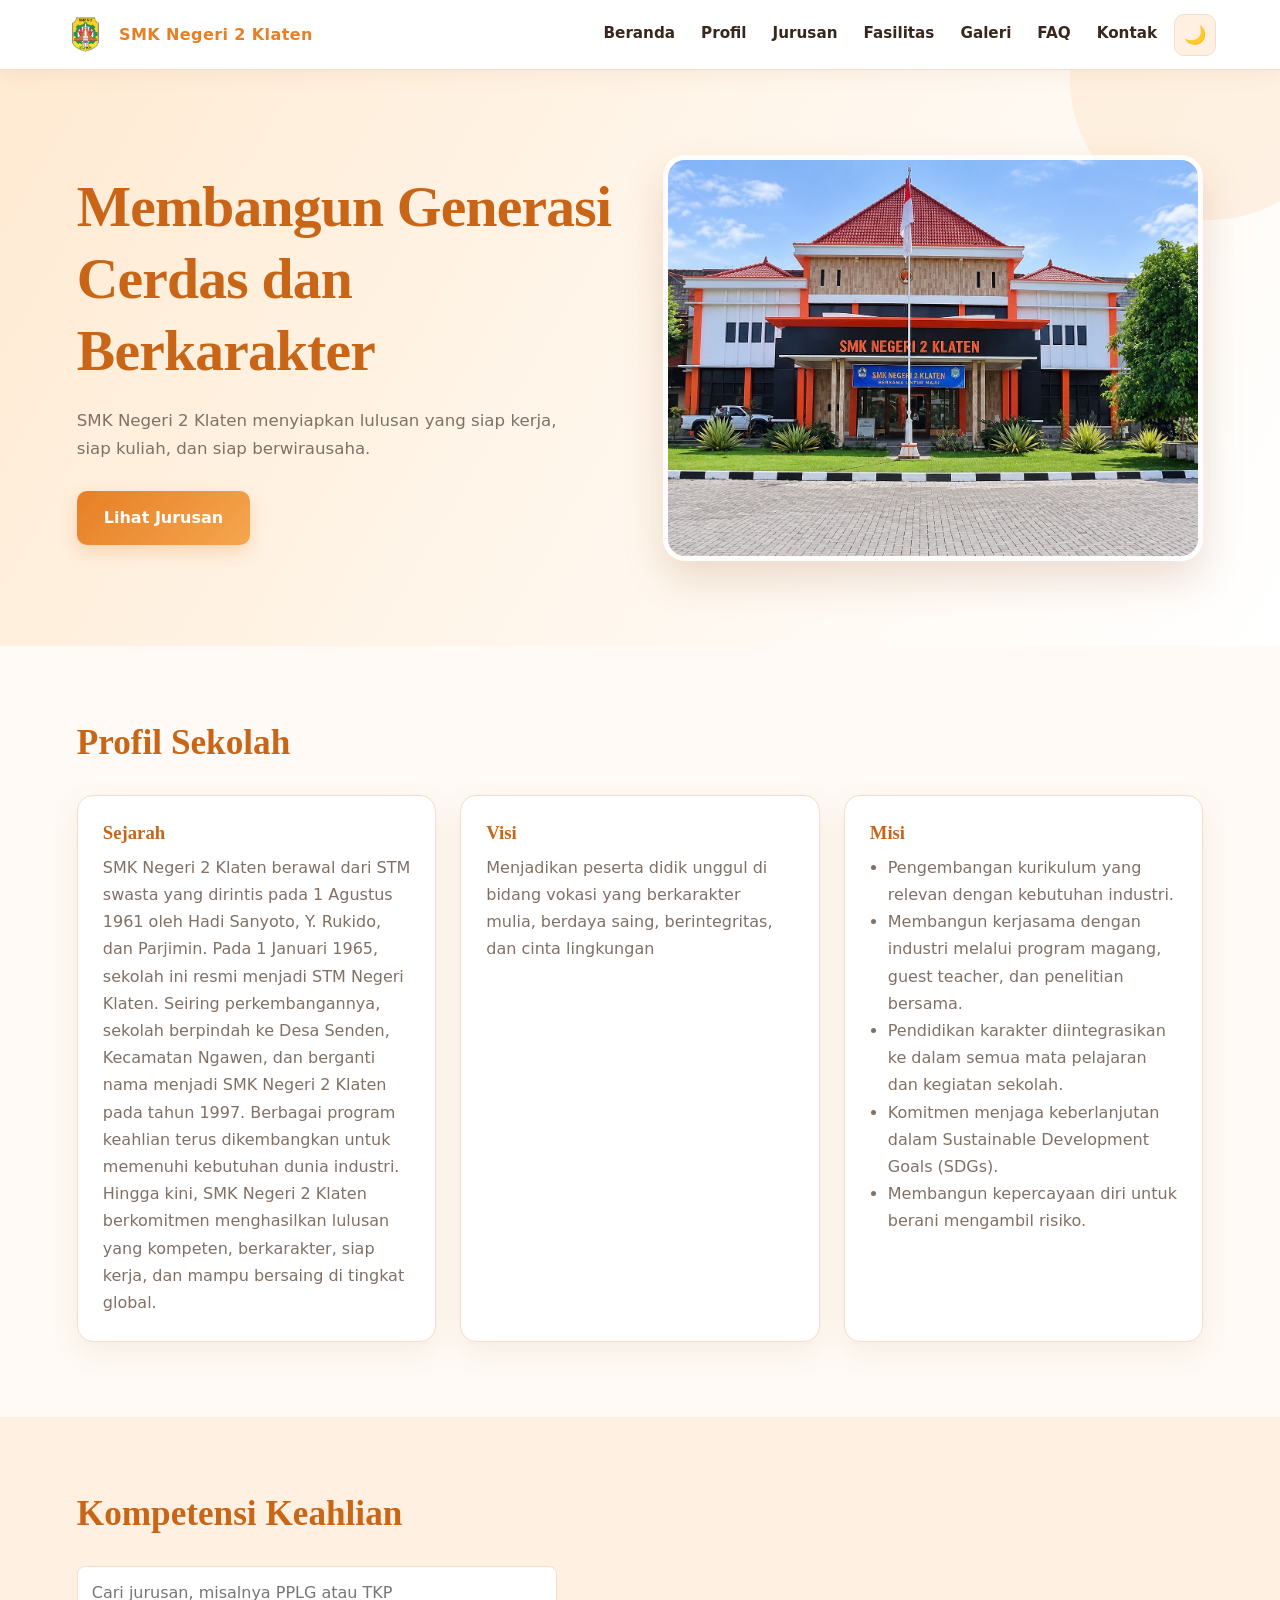
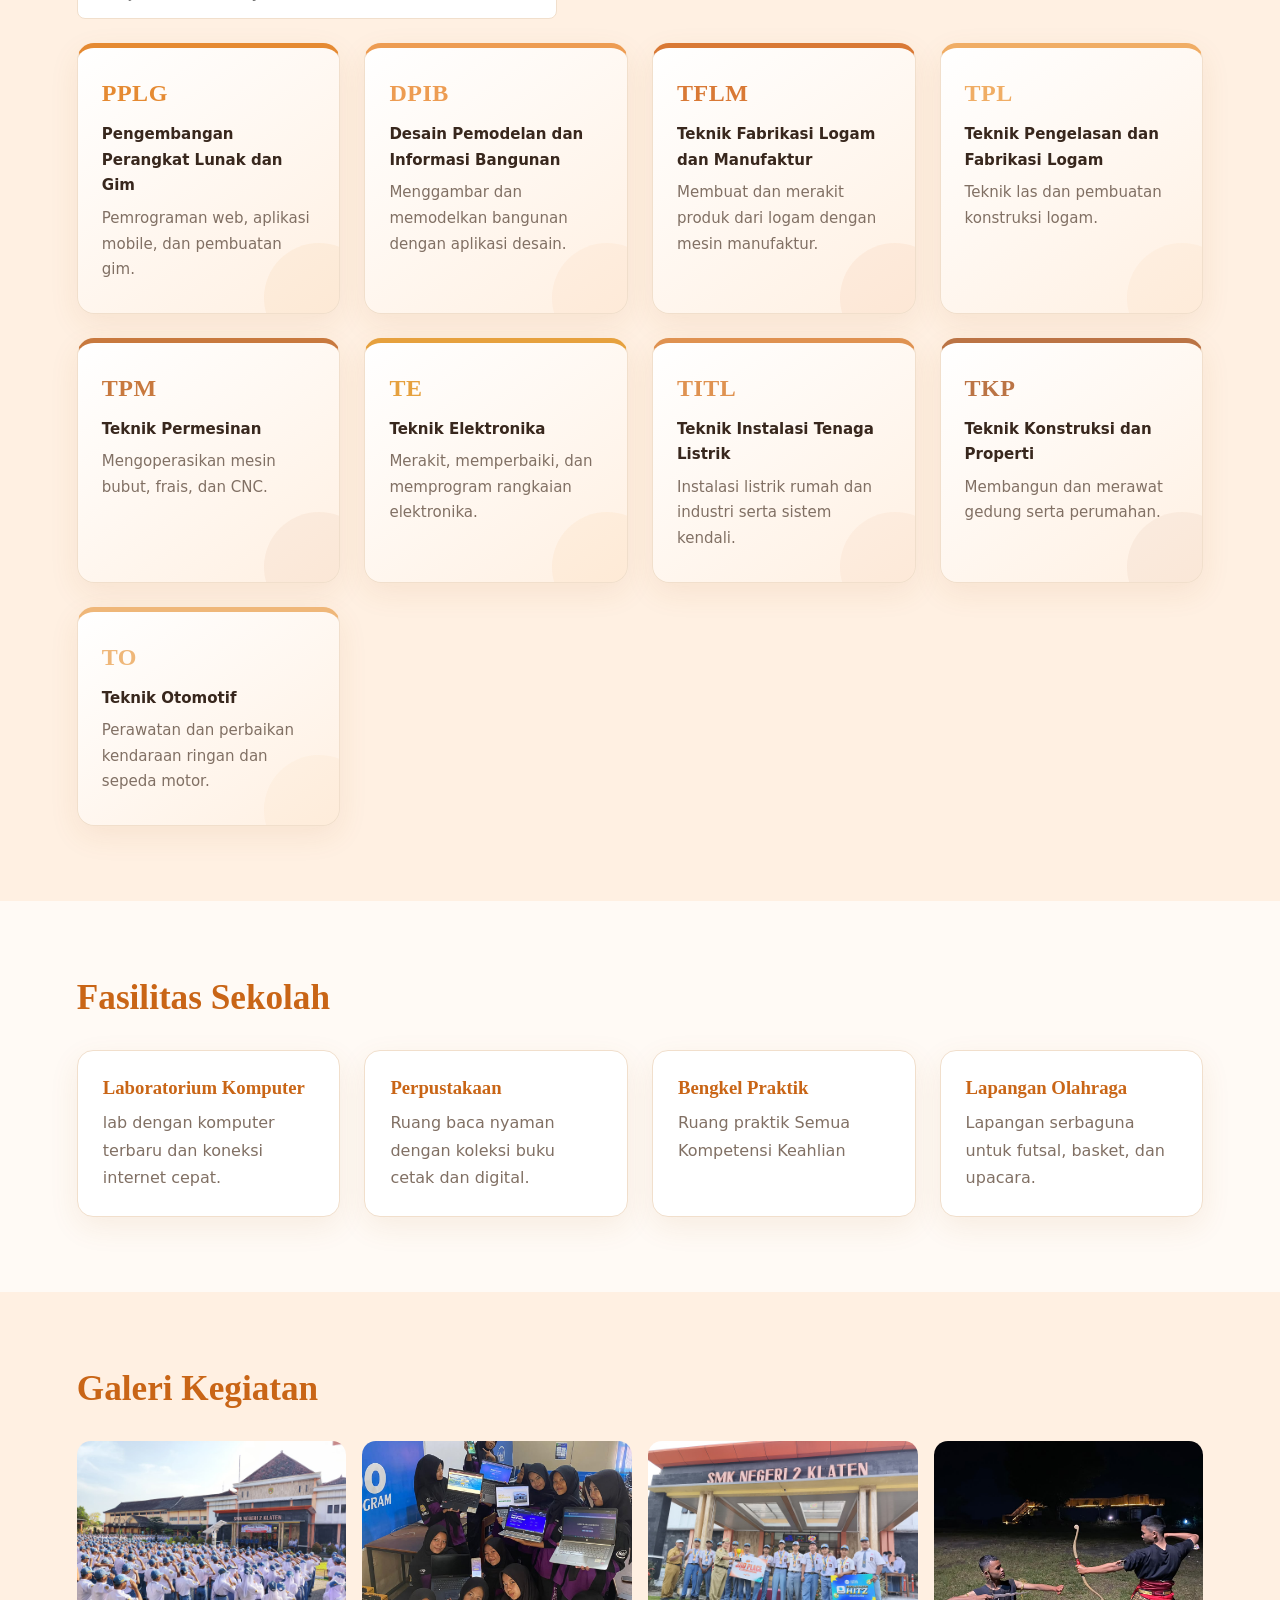
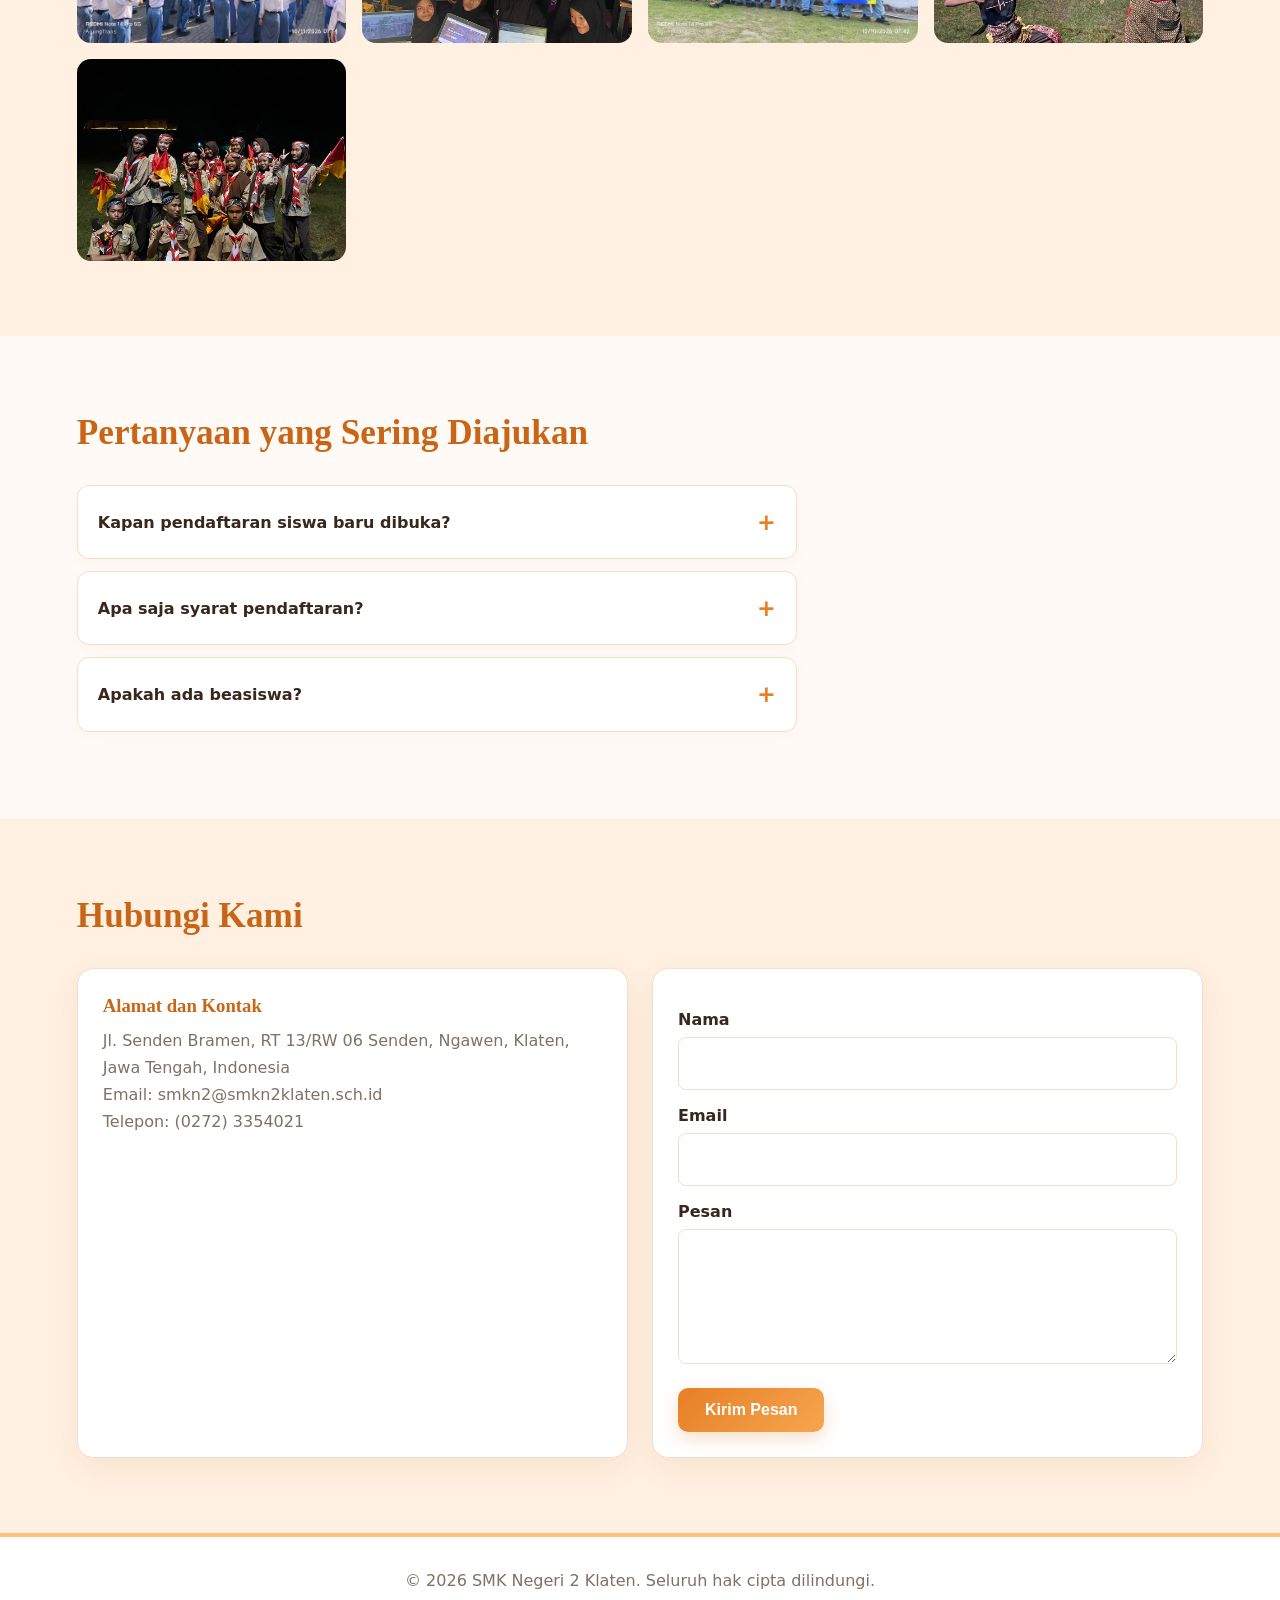
==== commit 919c5650: "baru" ====
--- a/index.html
+++ b/index.html
@@ -211,7 +211,7 @@
         <img src="images/praktik.jpeg" alt="Praktik di laboratorium">
         <img src="images/lomba.jpeg" alt="Lomba kompetensi siswa">
         <img src="images/pentas .jpeg" alt="Kegiatan pramuka">
-        <img src="images/pramuka.jpeg" alt="Pentas seni">
+        <img src="images/pramuka.jpg" alt="Pentas seni">
       </div>
     </section>
 
@@ -310,4 +310,4 @@
   <script src="js/script.js"></script>
 
 </body>
-</html>
+</html>
